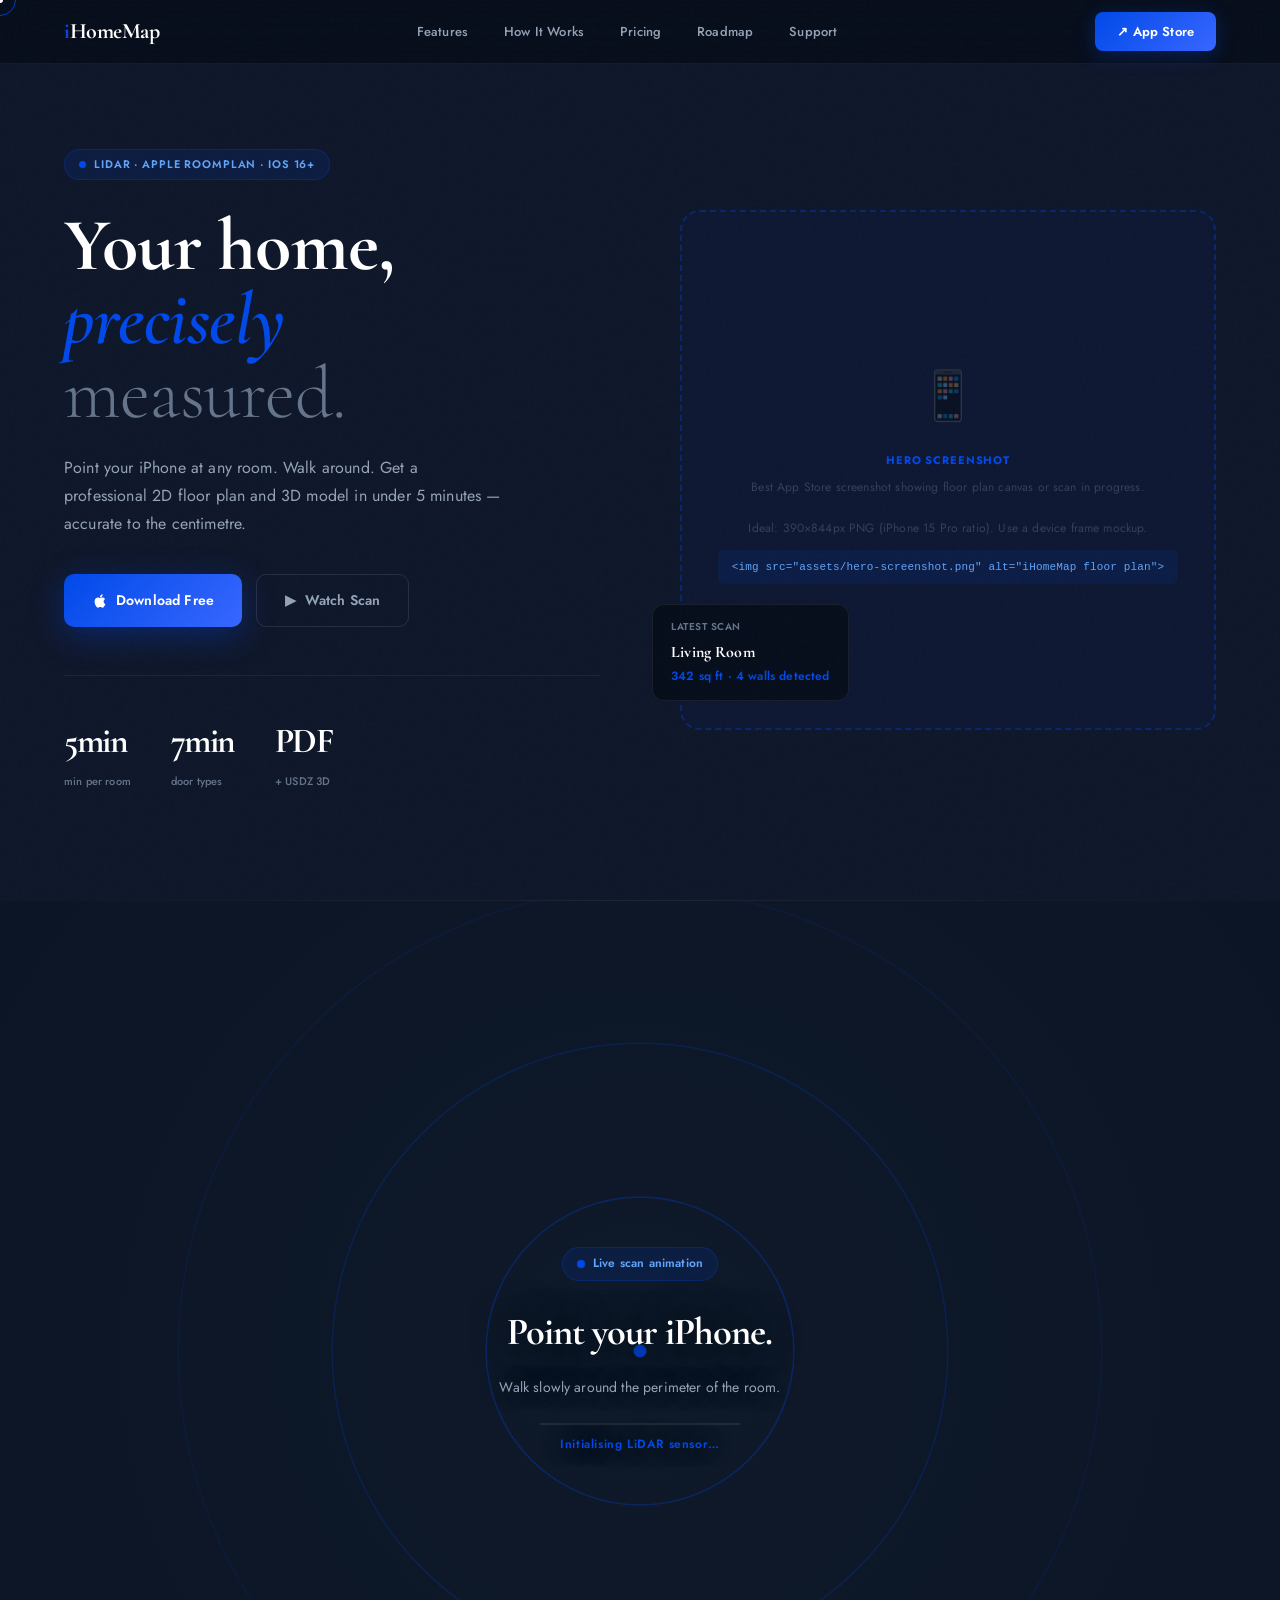
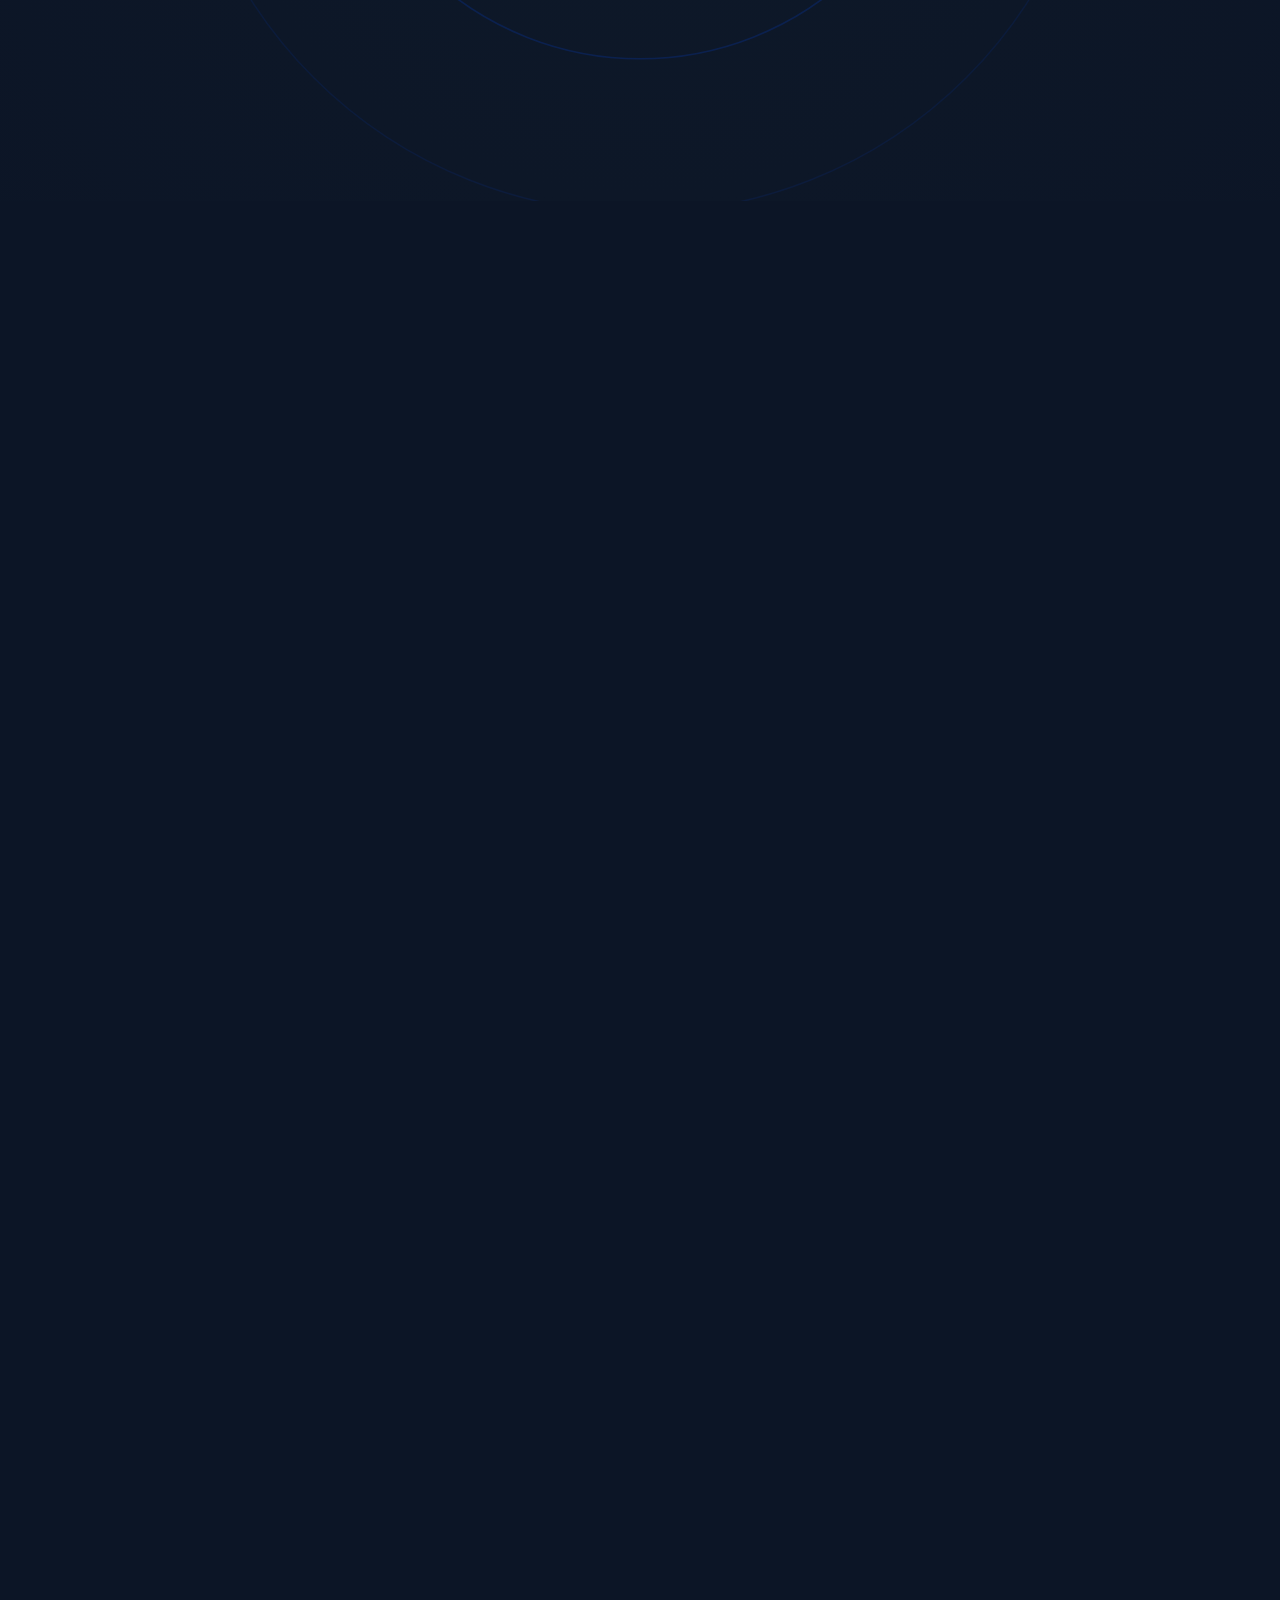
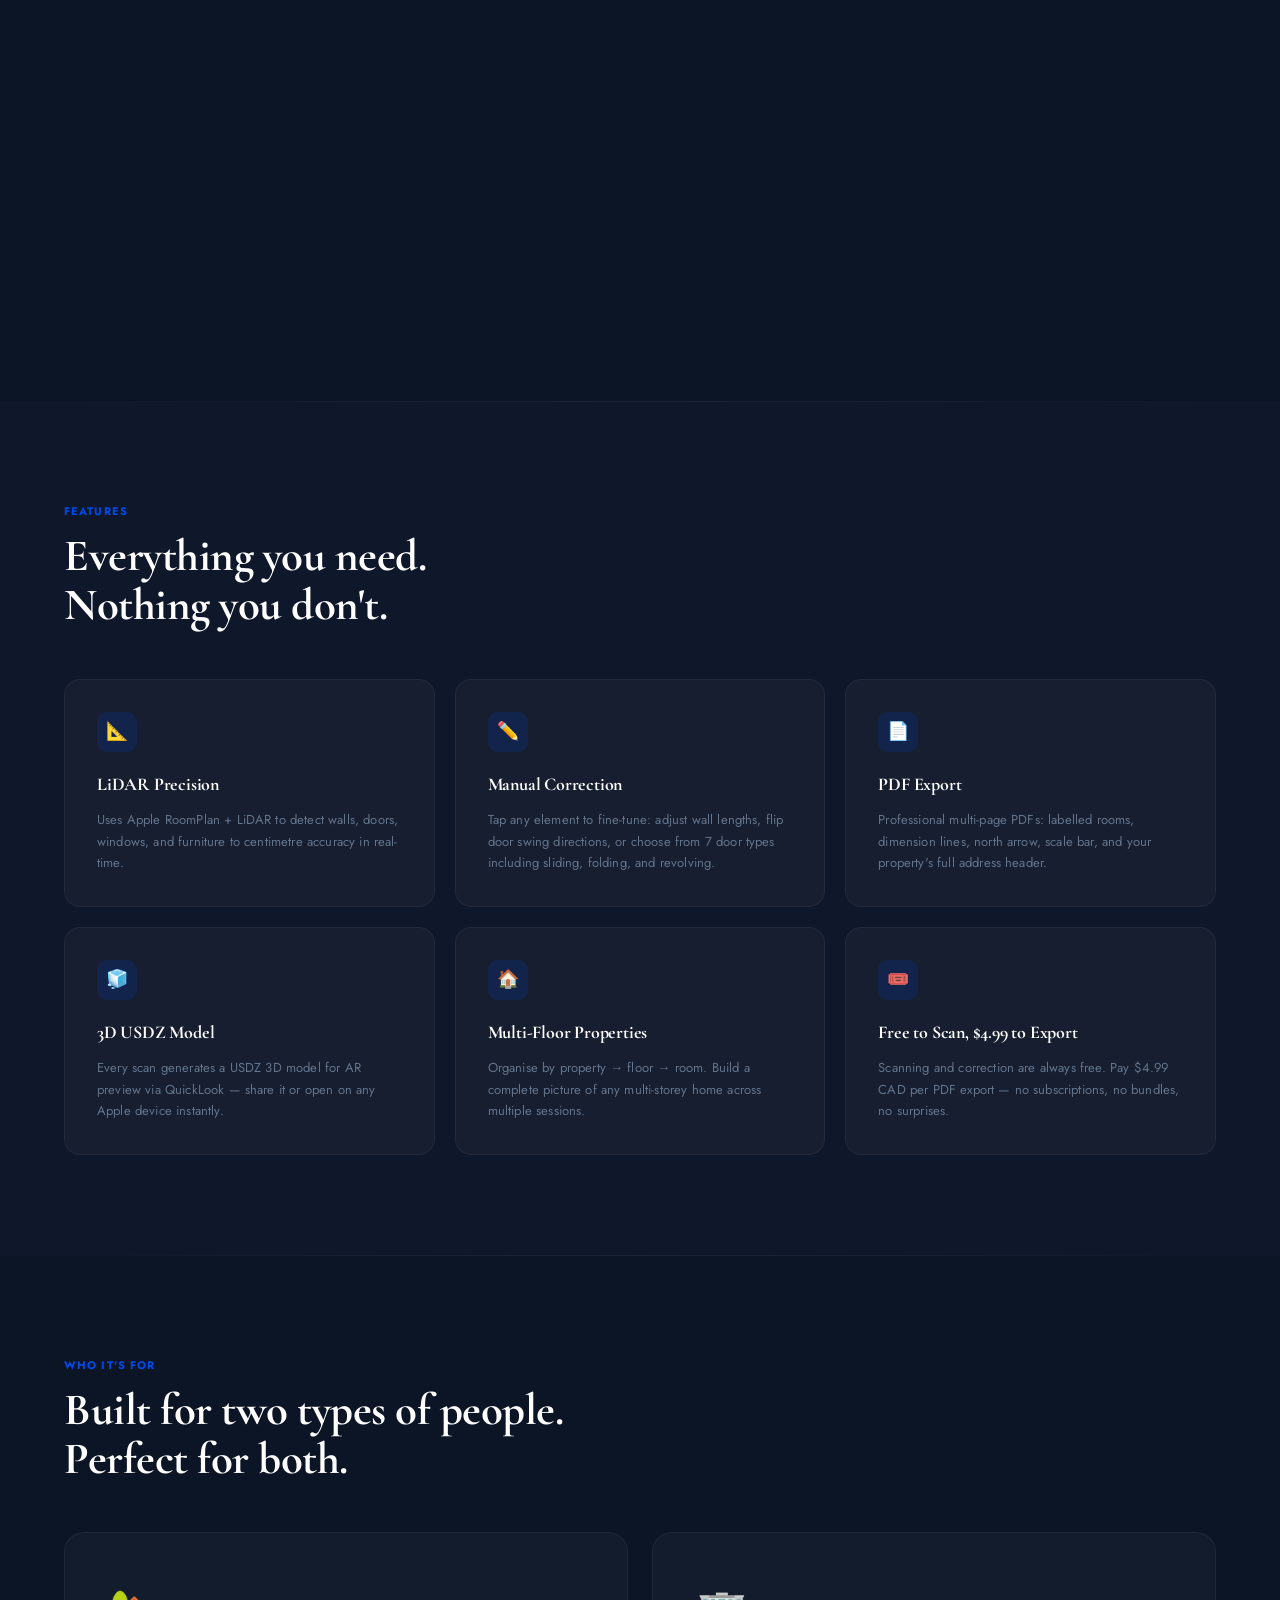
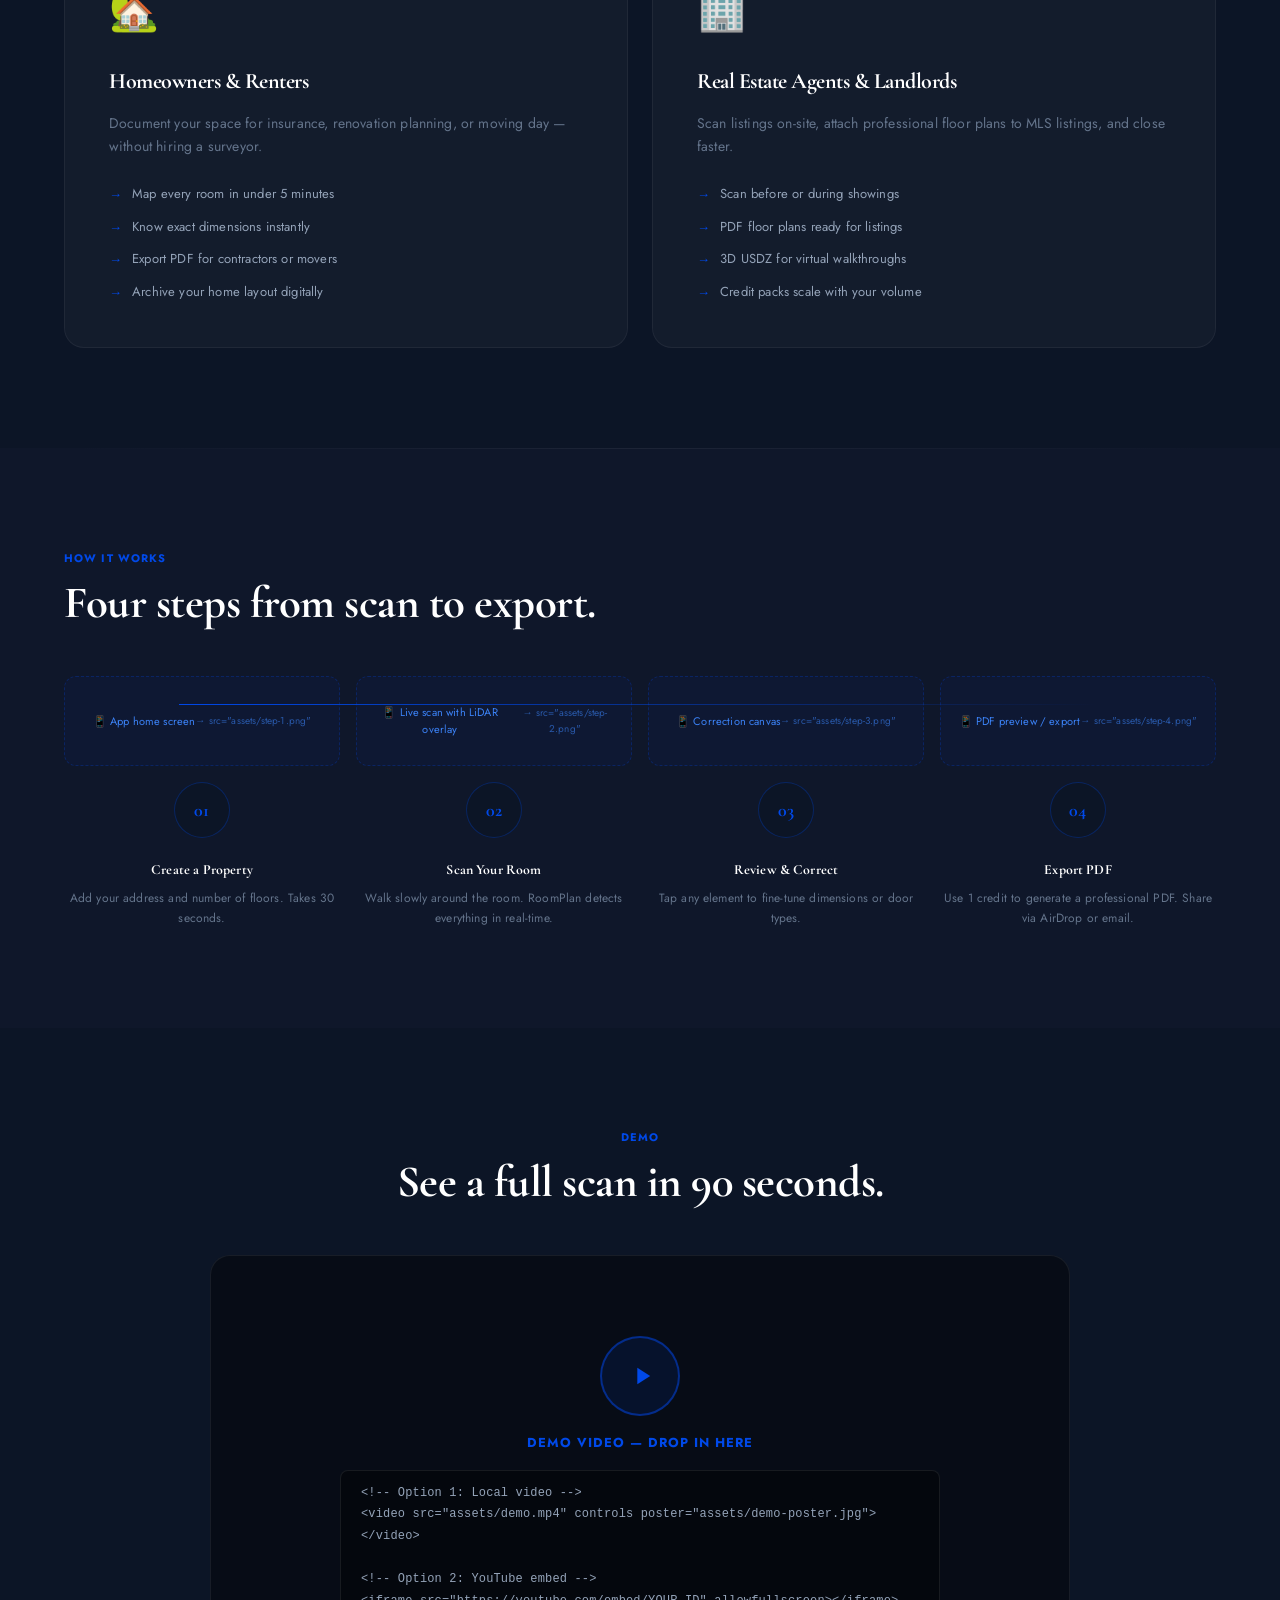
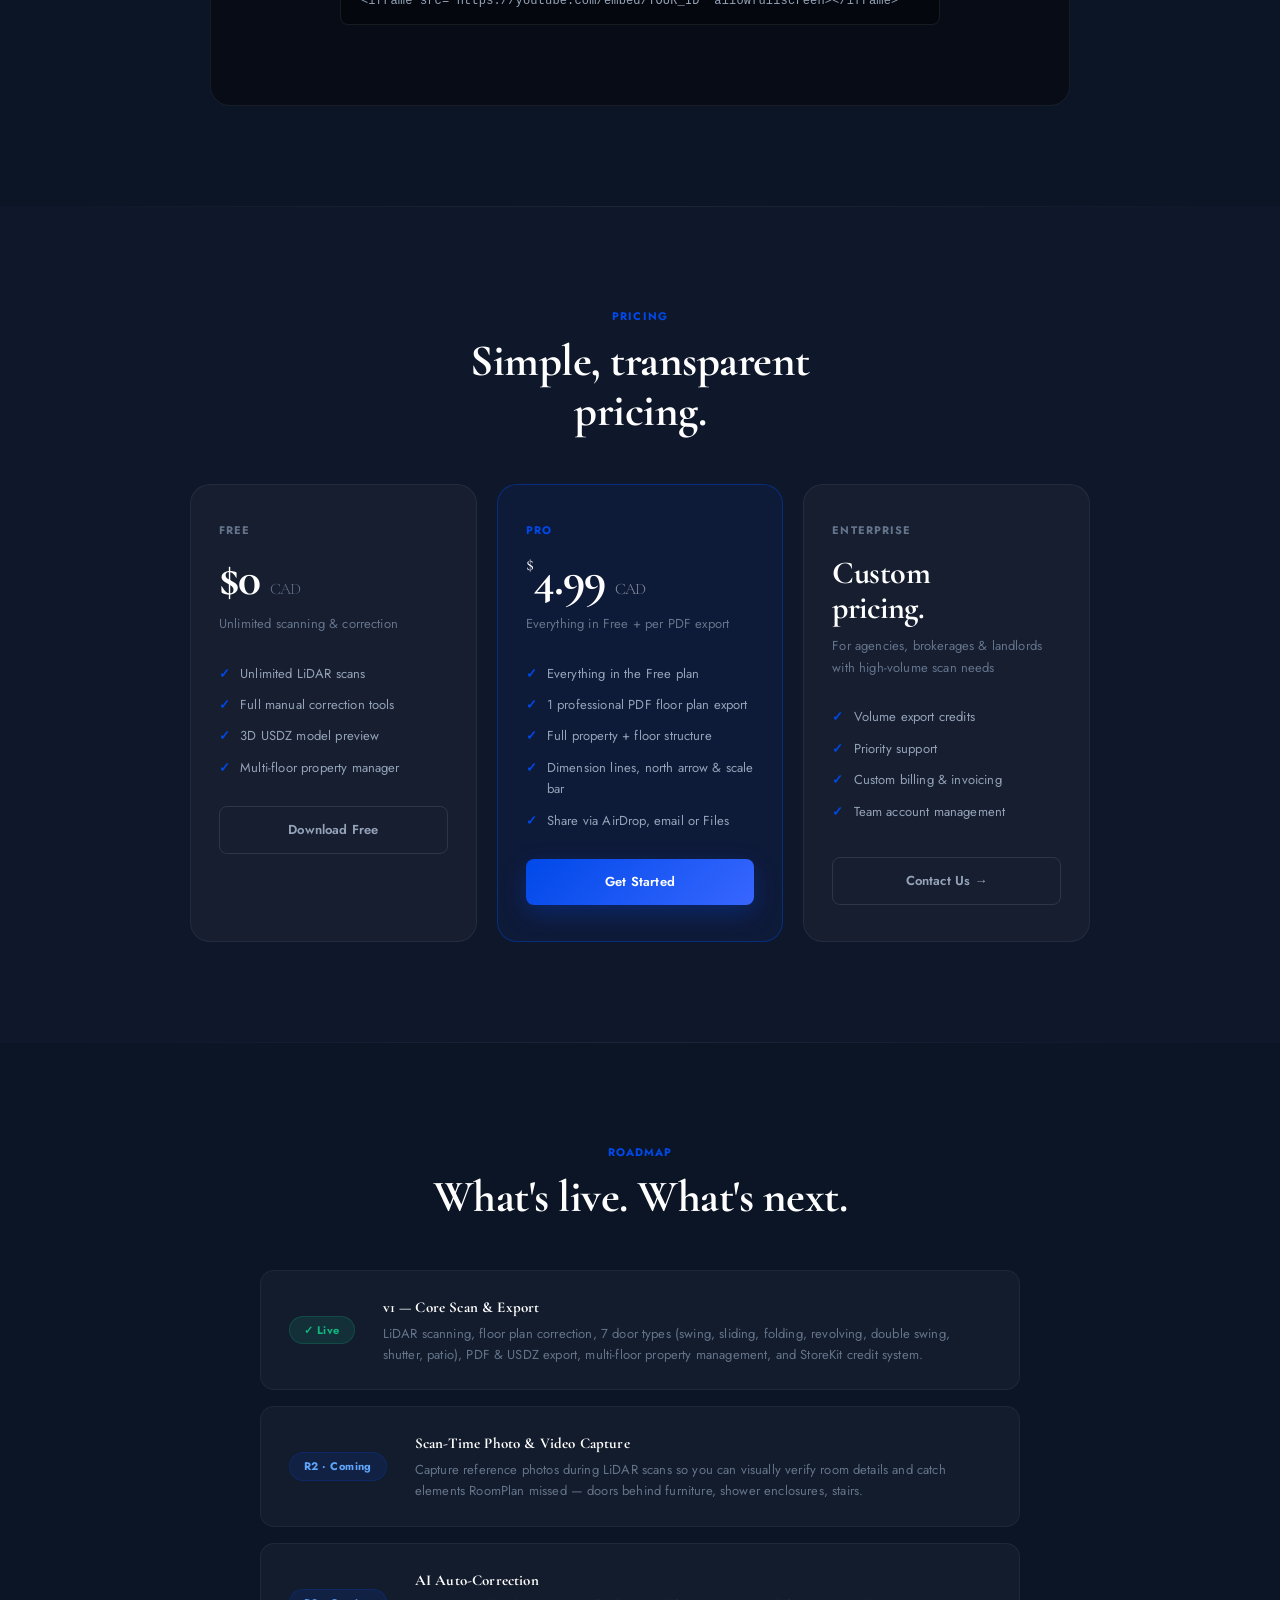
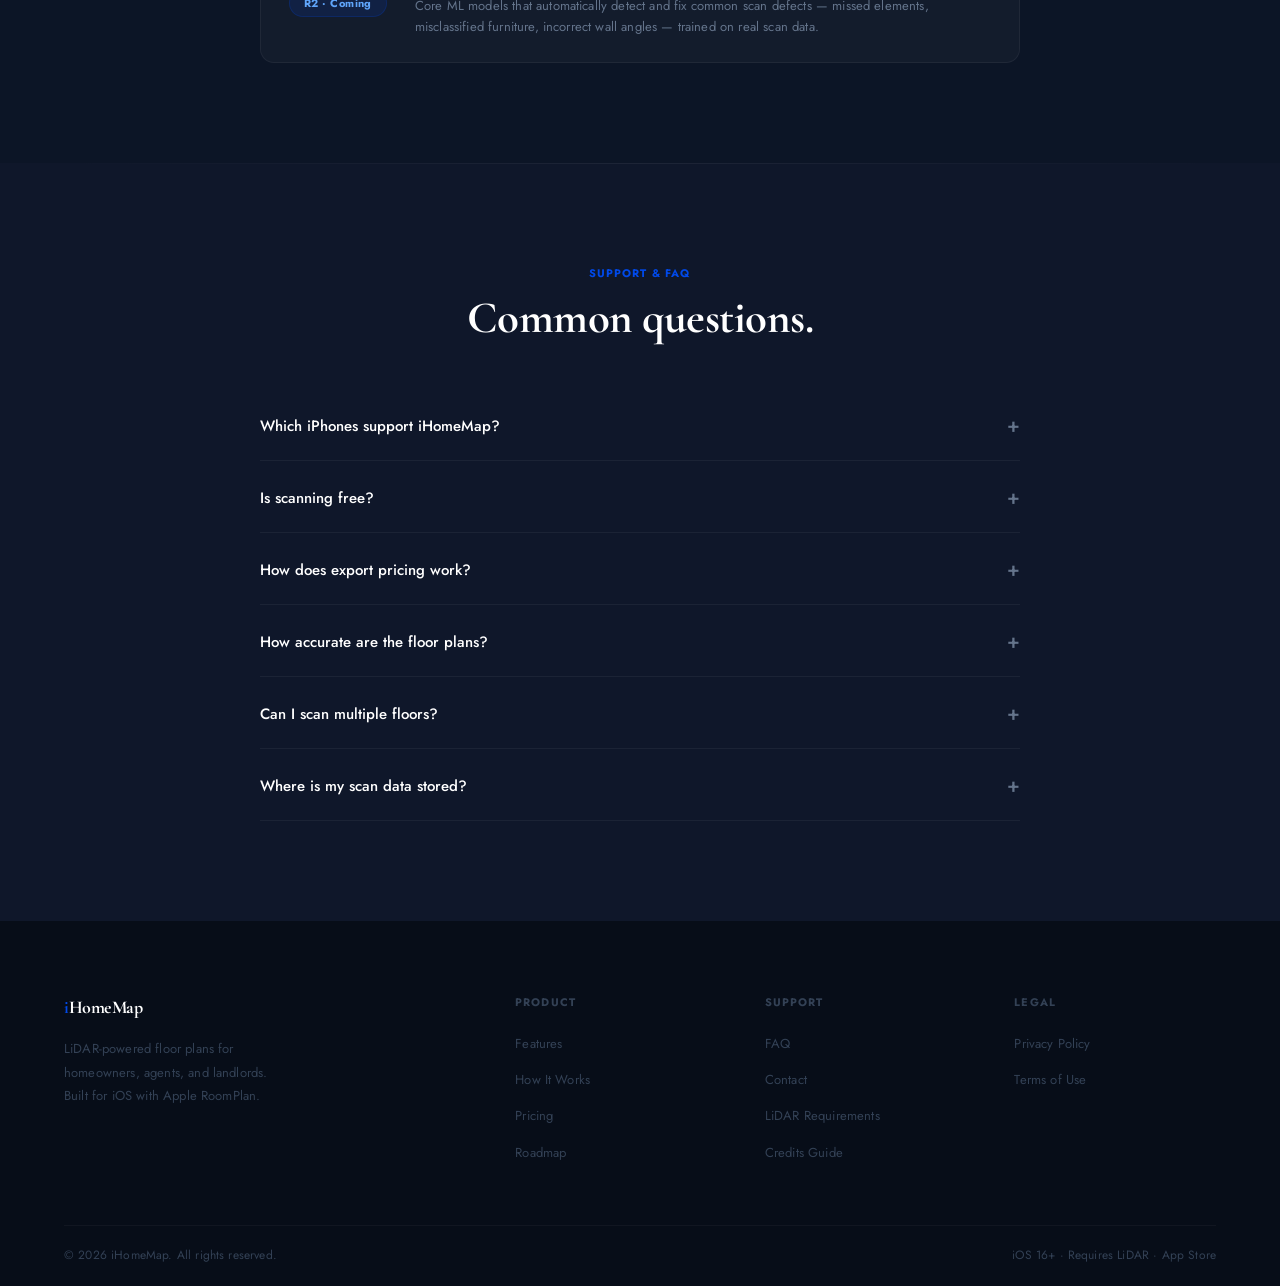
==== index.html @ 47ac2342 "Update App Store links to live listing (id6770341864)" ====
<!DOCTYPE html>
<html lang="en">
<head>
  <meta charset="UTF-8">
  <meta name="viewport" content="width=device-width, initial-scale=1.0">
  <title>iHomeMap — LiDAR Floor Plans for iPhone</title>
  <meta name="description" content="iHomeMap turns your iPhone's LiDAR into professional floor plans in minutes. Scan, correct, export PDF. Free to scan, $4.99 CAD per export.">
  <meta property="og:title" content="iHomeMap — LiDAR Floor Plans">
  <meta property="og:description" content="Point your iPhone at any room. Get a professional 2D floor plan in under 5 minutes.">
  <meta property="og:image" content="assets/og-image.jpg">
  <link rel="preconnect" href="https://fonts.googleapis.com">
  <link href="https://fonts.googleapis.com/css2?family=Cormorant+Garamond:ital,wght@0,300;0,400;0,500;0,600;0,700;1,300;1,400&family=Jost:wght@300;400;500;600;700&display=swap" rel="stylesheet">
  <link rel="stylesheet" href="css/styles.css">
</head>
<body>

<!-- CURSOR -->
<div id="cursor-dot"></div>
<div id="cursor-ring"></div>

<!-- NAV -->
<nav>
  <a class="nav-logo" href="index.html"><b>i</b>HomeMap</a>
  <div class="nav-links">
    <a href="features.html">Features</a>
    <a href="how-it-works.html">How It Works</a>
    <a href="pricing.html">Pricing</a>
    <a href="roadmap.html">Roadmap</a>
    <a href="support.html">Support</a>
  </div>
  <a class="nav-cta" href="https://apps.apple.com/ca/app/ihomemap/id6770341864">↗ App Store</a>
  <div class="nav-progress" id="navProgress"></div>
</nav>

<!-- ══════════════ HERO ══════════════ -->
<section id="hero">
  <canvas id="hero-canvas"></canvas>
  <div class="hero-inner">
    <div>
      <div class="hero-tag">LiDAR · Apple RoomPlan · iOS 16+</div>
      <h1 class="display">Your home,<br><span class="blue">precisely</span><br><span class="dim-word">measured.</span></h1>
      <p class="hero-sub">Point your iPhone at any room. Walk around. Get a professional 2D floor plan and 3D model in under 5 minutes — accurate to the centimetre.</p>
      <div class="hero-ctas">
        <a class="btn btn-p" href="#">
          <svg width="16" height="16" viewBox="0 0 24 24" fill="white"><path d="M18.71 19.5c-.83 1.24-1.71 2.45-3.05 2.47-1.34.03-1.77-.79-3.29-.79-1.53 0-2 .77-3.27.82-1.31.05-2.3-1.32-3.14-2.53C4.25 17 2.94 12.45 4.7 9.39c.87-1.52 2.43-2.48 4.12-2.51 1.28-.02 2.5.87 3.29.87.78 0 2.26-1.07 3.8-.91.65.03 2.47.26 3.64 1.98-.09.06-2.17 1.28-2.15 3.81.03 3.02 2.65 4.03 2.68 4.04-.03.07-.42 1.44-1.38 2.83M13 3.5c.73-.83 1.94-1.46 2.94-1.5.13 1.17-.34 2.35-1.04 3.19-.69.85-1.83 1.51-2.95 1.42-.15-1.15.41-2.35 1.05-3.11z"/></svg>
          Download Free
        </a>
        <a class="btn btn-g" href="#scan-section">▶ &nbsp;Watch Scan</a>
      </div>
      <div class="hero-stats">
        <div class="stat"><div class="num" data-count="5">0</div><div class="lbl">min per room</div></div>
        <div class="stat"><div class="num" data-count="7">0</div><div class="lbl">door types</div></div>
        <div class="stat"><div class="num">PDF</div><div class="lbl">+ USDZ 3D</div></div>
      </div>
    </div>
    <div class="hero-visual">
      <div class="phone-zone">
        <div style="font-size:48px;opacity:0.3;margin-bottom:16px;">📱</div>
        <div class="phone-zone-label">Hero Screenshot</div>
        <div class="phone-zone-hint">Best App Store screenshot showing floor plan canvas or scan in progress.<br><br>Ideal: 390×844px PNG (iPhone 15 Pro ratio). Use a device frame mockup.</div>
        <code>&lt;img src="assets/hero-screenshot.png" alt="iHomeMap floor plan"&gt;</code>
      </div>
      <div class="glass-chip bottom-left">
        <div class="chip-label">Latest scan</div>
        <div class="chip-val">Living Room</div>
        <div class="chip-sub">342 sq ft · 4 walls detected</div>
      </div>
    </div>
  </div>
</section>

<div class="divider"></div>

<!-- ══════════════ SCROLL-DRIVEN SCAN ══════════════ -->
<section id="scan-section">
  <div id="scan-sticky">
    <canvas id="scan-canvas"></canvas>
    <div class="scan-overlay">
      <div class="scan-live-badge">Live scan animation</div>
      <div class="scan-headline" id="scan-headline">Point. Walk. Done.</div>
      <div class="scan-sub" id="scan-sub">Scroll to watch iHomeMap detect your room in real-time</div>
      <div class="scan-progress-bar"><div class="scan-progress-fill" id="scanFill"></div></div>
      <div class="scan-step-label" id="scanStepLabel"></div>
    </div>
  </div>
</section>

<div class="divider"></div>

<!-- ══════════════ FEATURES ══════════════ -->
<section class="section" id="features">
  <div class="section-inner">
    <div class="section-tag reveal">Features</div>
    <div class="section-title reveal reveal-delay-1">Everything you need.<br>Nothing you don't.</div>
    <div class="features-grid">
      <div class="f-card reveal reveal-delay-1"><div class="f-icon">📐</div><h4>LiDAR Precision</h4><p>Uses Apple RoomPlan + LiDAR to detect walls, doors, windows, and furniture to centimetre accuracy in real-time.</p></div>
      <div class="f-card reveal reveal-delay-2"><div class="f-icon">✏️</div><h4>Manual Correction</h4><p>Tap any element to fine-tune: adjust wall lengths, flip door swing directions, or choose from 7 door types including sliding, folding, and revolving.</p></div>
      <div class="f-card reveal reveal-delay-3"><div class="f-icon">📄</div><h4>PDF Export</h4><p>Professional multi-page PDFs: labelled rooms, dimension lines, north arrow, scale bar, and your property's full address header.</p></div>
      <div class="f-card reveal reveal-delay-1"><div class="f-icon">🧊</div><h4>3D USDZ Model</h4><p>Every scan generates a USDZ 3D model for AR preview via QuickLook — share it or open on any Apple device instantly.</p></div>
      <div class="f-card reveal reveal-delay-2"><div class="f-icon">🏠</div><h4>Multi-Floor Properties</h4><p>Organise by property → floor → room. Build a complete picture of any multi-storey home across multiple sessions.</p></div>
      <div class="f-card reveal reveal-delay-3"><div class="f-icon">🎟️</div><h4>Free to Scan, $4.99 to Export</h4><p>Scanning and correction are always free. Pay $4.99 CAD per PDF export — no subscriptions, no bundles, no surprises.</p></div>
    </div>
  </div>
</section>

<div class="divider"></div>

<!-- ══════════════ AUDIENCE ══════════════ -->
<section class="section" style="background:var(--navy2)">
  <div class="section-inner">
    <div class="section-tag reveal">Who It's For</div>
    <div class="section-title reveal reveal-delay-1">Built for two types of people.<br>Perfect for both.</div>
    <div class="audience-grid">
      <div class="a-card reveal reveal-delay-1">
        <span class="a-emoji">🏡</span>
        <h3>Homeowners &amp; Renters</h3>
        <p>Document your space for insurance, renovation planning, or moving day — without hiring a surveyor.</p>
        <ul class="a-list">
          <li>Map every room in under 5 minutes</li>
          <li>Know exact dimensions instantly</li>
          <li>Export PDF for contractors or movers</li>
          <li>Archive your home layout digitally</li>
        </ul>
      </div>
      <div class="a-card reveal reveal-delay-2">
        <span class="a-emoji">🏢</span>
        <h3>Real Estate Agents &amp; Landlords</h3>
        <p>Scan listings on-site, attach professional floor plans to MLS listings, and close faster.</p>
        <ul class="a-list">
          <li>Scan before or during showings</li>
          <li>PDF floor plans ready for listings</li>
          <li>3D USDZ for virtual walkthroughs</li>
          <li>Credit packs scale with your volume</li>
        </ul>
      </div>
    </div>
  </div>
</section>

<div class="divider"></div>

<!-- ══════════════ HOW IT WORKS ══════════════ -->
<section class="section">
  <div class="section-inner">
    <div class="section-tag reveal">How It Works</div>
    <div class="section-title reveal reveal-delay-1">Four steps from scan to export.</div>
    <div class="steps-timeline">
      <div class="step reveal reveal-delay-1">
        <div class="step-asset">📱 App home screen<br><span style="font-size:10px;opacity:0.6">→ src="assets/step-1.png"</span></div>
        <div class="step-num-wrap"><span class="step-num">01</span></div>
        <h4>Create a Property</h4>
        <p>Add your address and number of floors. Takes 30 seconds.</p>
      </div>
      <div class="step reveal reveal-delay-2">
        <div class="step-asset">📱 Live scan with LiDAR overlay<br><span style="font-size:10px;opacity:0.6">→ src="assets/step-2.png"</span></div>
        <div class="step-num-wrap"><span class="step-num">02</span></div>
        <h4>Scan Your Room</h4>
        <p>Walk slowly around the room. RoomPlan detects everything in real-time.</p>
      </div>
      <div class="step reveal reveal-delay-3">
        <div class="step-asset">📱 Correction canvas<br><span style="font-size:10px;opacity:0.6">→ src="assets/step-3.png"</span></div>
        <div class="step-num-wrap"><span class="step-num">03</span></div>
        <h4>Review &amp; Correct</h4>
        <p>Tap any element to fine-tune dimensions or door types.</p>
      </div>
      <div class="step reveal reveal-delay-4">
        <div class="step-asset">📱 PDF preview / export<br><span style="font-size:10px;opacity:0.6">→ src="assets/step-4.png"</span></div>
        <div class="step-num-wrap"><span class="step-num">04</span></div>
        <h4>Export PDF</h4>
        <p>Use 1 credit to generate a professional PDF. Share via AirDrop or email.</p>
      </div>
    </div>
  </div>
</section>

<!-- ══════════════ DEMO VIDEO ══════════════ -->
<section class="video-section">
  <div class="section-inner" style="max-width:900px">
    <div class="section-tag reveal" style="text-align:center">Demo</div>
    <div class="section-title reveal reveal-delay-1" style="text-align:center;max-width:600px;margin-left:auto;margin-right:auto">See a full scan in 90 seconds.</div>
    <div class="video-wrap reveal reveal-delay-2">
      <!--
        ╔══════════════════════════════════════════════════╗
        ║  VIDEO ASSET ZONE                                ║
        ║  Record a 60–90s screen recording:              ║
        ║    1. Create property                           ║
        ║    2. Scan a room (walk around slowly)          ║
        ║    3. Correct one element                       ║
        ║    4. Export → PDF preview                      ║
        ║                                                  ║
        ║  Save as: assets/demo.mp4                        ║
        ║  Poster frame: assets/demo-poster.jpg           ║
        ║                                                  ║
        ║  Replace the div below with:                    ║
        ║  <video src="assets/demo.mp4"                   ║
        ║    controls autoplay muted loop                 ║
        ║    poster="assets/demo-poster.jpg">             ║
        ║  </video>                                        ║
        ║                                                  ║
        ║  OR embed YouTube:                              ║
        ║  <iframe src="https://youtube.com/embed/..."    ║
        ║    allow="autoplay" allowfullscreen></iframe>   ║
        ╚══════════════════════════════════════════════════╝
      -->
      <div class="video-placeholder">
        <div class="play-ring"><svg width="28" height="28" viewBox="0 0 24 24"><path d="M8 5v14l11-7z"/></svg></div>
        <div class="video-asset-label">Demo Video — Drop In Here</div>
        <div class="video-asset-code">
          &lt;!-- Option 1: Local video --&gt;<br>
          &lt;video src="assets/demo.mp4" controls poster="assets/demo-poster.jpg"&gt;&lt;/video&gt;<br><br>
          &lt;!-- Option 2: YouTube embed --&gt;<br>
          &lt;iframe src="https://youtube.com/embed/YOUR_ID" allowfullscreen&gt;&lt;/iframe&gt;
        </div>
      </div>
    </div>
  </div>
</section>

<div class="divider"></div>

<!-- ══════════════ PRICING ══════════════ -->
<section class="section" id="pricing">
  <div class="section-inner">
    <div class="section-tag reveal" style="text-align:center">Pricing</div>
    <div class="section-title reveal reveal-delay-1" style="text-align:center;max-width:500px;margin-left:auto;margin-right:auto">Simple, transparent<br>pricing.</div>
    <div class="pricing-grid reveal reveal-delay-2">
      <div class="p-card">
        <div class="p-tier">Free</div>
        <div class="p-price">$0 <span style="font-size:1rem;font-weight:300;color:var(--muted)">CAD</span></div>
        <div class="p-desc">Unlimited scanning &amp; correction</div>
        <ul class="p-features">
          <li>Unlimited LiDAR scans</li>
          <li>Full manual correction tools</li>
          <li>3D USDZ model preview</li>
          <li>Multi-floor property manager</li>
        </ul>
        <a href="#" class="p-cta">Download Free</a>
      </div>
      <div class="p-card featured">
        <div class="p-tier">Pro</div>
        <div class="p-price"><sup>$</sup>4.99 <span style="font-size:1rem;font-weight:300;color:rgba(255,255,255,0.5)">CAD</span></div>
        <div class="p-desc">Everything in Free + per PDF export</div>
        <ul class="p-features">
          <li>Everything in the Free plan</li>
          <li>1 professional PDF floor plan export</li>
          <li>Full property + floor structure</li>
          <li>Dimension lines, north arrow &amp; scale bar</li>
          <li>Share via AirDrop, email or Files</li>
        </ul>
        <a href="#" class="p-cta">Get Started</a>
      </div>
      <div class="p-card" style="display:flex;flex-direction:column;justify-content:space-between">
        <div>
          <div class="p-tier">Enterprise</div>
          <div style="font-family:'Cormorant Garamond',serif;font-size:2rem;font-weight:700;color:#fff;margin-bottom:10px;letter-spacing:-0.5px;line-height:1.1">Custom<br>pricing.</div>
          <div class="p-desc">For agencies, brokerages &amp; landlords with high-volume scan needs</div>
          <ul class="p-features">
            <li>Volume export credits</li>
            <li>Priority support</li>
            <li>Custom billing &amp; invoicing</li>
            <li>Team account management</li>
          </ul>
        </div>
        <a href="mailto:hello@ihomemap.com" class="p-cta" style="margin-top:28px">Contact Us →</a>
      </div>
    </div>
  </div>
</section>

<div class="divider"></div>

<!-- ══════════════ ROADMAP ══════════════ -->
<section class="section" id="roadmap" style="background:var(--navy2)">
  <div class="section-inner">
    <div class="section-tag reveal" style="text-align:center">Roadmap</div>
    <div class="section-title reveal reveal-delay-1" style="text-align:center">What's live. What's next.</div>
    <div class="roadmap-list">
      <div class="rm-item reveal reveal-delay-1">
        <div class="rm-badge badge-live">✓ Live</div>
        <div>
          <h4>v1 — Core Scan &amp; Export</h4>
          <p>LiDAR scanning, floor plan correction, 7 door types (swing, sliding, folding, revolving, double swing, shutter, patio), PDF &amp; USDZ export, multi-floor property management, and StoreKit credit system.</p>
        </div>
      </div>
      <div class="rm-item reveal reveal-delay-2">
        <div class="rm-badge badge-r2">R2 · Coming</div>
        <div>
          <h4>Scan-Time Photo &amp; Video Capture</h4>
          <p>Capture reference photos during LiDAR scans so you can visually verify room details and catch elements RoomPlan missed — doors behind furniture, shower enclosures, stairs.</p>
        </div>
      </div>
      <div class="rm-item reveal reveal-delay-3">
        <div class="rm-badge badge-r2">R2 · Coming</div>
        <div>
          <h4>AI Auto-Correction</h4>
          <p>Core ML models that automatically detect and fix common scan defects — missed elements, misclassified furniture, incorrect wall angles — trained on real scan data.</p>
        </div>
      </div>
    </div>
  </div>
</section>

<div class="divider"></div>

<!-- ══════════════ FAQ ══════════════ -->
<section class="section" id="faq">
  <div class="section-inner">
    <div class="section-tag reveal" style="text-align:center">Support &amp; FAQ</div>
    <div class="section-title reveal reveal-delay-1" style="text-align:center">Common questions.</div>
    <div class="faq-list">
      <div class="faq-item">
        <button class="faq-q">Which iPhones support iHomeMap? <span class="faq-icon">+</span></button>
        <div class="faq-a"><div class="faq-a-inner">iHomeMap requires an iPhone or iPad with a LiDAR Scanner running iOS 16 or later. LiDAR is available on: iPhone 12 Pro, 13 Pro, 14 Pro, 15 Pro (all variants), iPad Pro (2020 and later). Standard iPhone models do not have LiDAR and are not supported for scanning.</div></div>
      </div>
      <div class="faq-item">
        <button class="faq-q">Is scanning free? <span class="faq-icon">+</span></button>
        <div class="faq-a"><div class="faq-a-inner">Yes — scanning and manual correction are completely free with no limits. Credits are only required when you export a floor plan as a PDF. The 3D USDZ model preview inside the app is always free.</div></div>
      </div>
      <div class="faq-item">
        <button class="faq-q">How does export pricing work? <span class="faq-icon">+</span></button>
        <div class="faq-a"><div class="faq-a-inner">Each PDF export costs $4.99 CAD, purchased directly through the App Store as an in-app purchase. There are no subscriptions or bundles — you pay per export, only when you need one. For high-volume needs, contact us about enterprise pricing.</div></div>
      </div>
      <div class="faq-item">
        <button class="faq-q">How accurate are the floor plans? <span class="faq-icon">+</span></button>
        <div class="faq-a"><div class="faq-a-inner">iHomeMap uses Apple's RoomPlan framework which is accurate to within a few centimetres on most surfaces. Accuracy can be reduced by highly reflective surfaces (mirrors, glass), very dark rooms, or rooms smaller than ~2m × 2m. The manual correction tools let you fine-tune any measurement after scanning.</div></div>
      </div>
      <div class="faq-item">
        <button class="faq-q">Can I scan multiple floors? <span class="faq-icon">+</span></button>
        <div class="faq-a"><div class="faq-a-inner">Yes. Create a property, add as many floors as needed, then scan each room within each floor. Each floor's scans are combined into a single PDF export. You use one credit per floor-level PDF export.</div></div>
      </div>
      <div class="faq-item">
        <button class="faq-q">Where is my scan data stored? <span class="faq-icon">+</span></button>
        <div class="faq-a"><div class="faq-a-inner">All scan data is stored locally on your device using iOS secure storage. Nothing is uploaded to external servers. Your floor plan data stays private on your phone.</div></div>
      </div>
    </div>
  </div>
</section>

<!-- ══════════════ FOOTER ══════════════ -->
<footer>
  <div class="footer-grid">
    <div class="footer-brand">
      <a href="#" class="logo"><b>i</b>HomeMap</a>
      <p>LiDAR-powered floor plans for homeowners, agents, and landlords. Built for iOS with Apple RoomPlan.</p>
    </div>
    <div>
      <h5>Product</h5>
      <ul>
        <li><a href="features.html">Features</a></li>
        <li><a href="how-it-works.html">How It Works</a></li>
        <li><a href="pricing.html">Pricing</a></li>
        <li><a href="roadmap.html">Roadmap</a></li>
      </ul>
    </div>
    <div>
      <h5>Support</h5>
      <ul>
        <li><a href="support.html">FAQ</a></li>
        <li><a href="mailto:support@ihomemap.com">Contact</a></li>
        <li><a href="support.html">LiDAR Requirements</a></li>
        <li><a href="pricing.html">Credits Guide</a></li>
      </ul>
    </div>
    <div>
      <h5>Legal</h5>
      <ul>
        <li><a href="privacy.html">Privacy Policy</a></li>
        <li><a href="terms.html">Terms of Use</a></li>
      </ul>
    </div>
  </div>
  <div class="footer-bottom">
    <span>© 2026 iHomeMap. All rights reserved.</span>
    <span>iOS 16+ · Requires LiDAR · App Store</span>
  </div>
</footer>

<script src="js/main.js"></script>
<script src="js/hero-canvas.js"></script>
<script src="js/scan-animation.js"></script>
</body>
</html>
---- css/styles.css ----
:root {
  --blue: #0049e9;
  --blue2: #3866ff;
  --navy: #0f172a;
  --navy2: #0c1526;
  --navy3: #070d18;
  --slate: #1e293b;
  --muted: #64748b;
  --dim: #334155;
  --text: #e2e8f0;
  --textsoft: #94a3b8;
  --surface: rgba(255,255,255,0.03);
  --surface2: rgba(255,255,255,0.06);
  --glass: rgba(15,23,42,0.75);
}
*,*::before,*::after{margin:0;padding:0;box-sizing:border-box}
html{scroll-behavior:smooth;cursor:none}
body{background:var(--navy);color:var(--text);font-family:'Jost',sans-serif;overflow-x:hidden;line-height:1.65;font-feature-settings:"cv01","cv02";letter-spacing:0.01em}

/* ── CUSTOM CURSOR ── */
#cursor{position:fixed;pointer-events:none;z-index:9999;mix-blend-mode:difference;transition:transform 0.15s ease}
#cursor-ring{width:32px;height:32px;border:1.5px solid rgba(0,73,233,0.8);border-radius:50%;position:fixed;pointer-events:none;z-index:9998;transition:transform 0.08s ease,width 0.2s,height 0.2s,border-radius 0.2s}
#cursor-dot{width:6px;height:6px;background:#fff;border-radius:50%;position:fixed;pointer-events:none;z-index:9999;transform:translate(-50%,-50%)}
body.cursor-hover #cursor-ring{transform:translate(-50%,-50%) scale(1.8);border-color:var(--blue)}

/* ── SCROLLBAR ── */
::-webkit-scrollbar{width:3px}
::-webkit-scrollbar-track{background:var(--navy3)}
::-webkit-scrollbar-thumb{background:var(--blue);border-radius:2px}

/* ── NAV ── */
nav{position:fixed;top:0;left:0;right:0;z-index:100;height:64px;display:flex;align-items:center;justify-content:space-between;padding:0 5vw;background:rgba(7,13,24,0.8);backdrop-filter:blur(24px);-webkit-backdrop-filter:blur(24px);border-bottom:1px solid rgba(255,255,255,0.05)}
.nav-logo{font-family:'Cormorant Garamond',serif;font-size:22px;font-weight:700;color:#fff;letter-spacing:-0.5px;text-decoration:none}
.nav-logo b{color:var(--blue)}
.nav-links{display:flex;gap:36px}
.nav-links a{color:var(--textsoft);font-size:13px;font-weight:500;text-decoration:none;transition:color 0.2s;cursor:none}
.nav-links a:hover{color:#fff}
.nav-progress{position:absolute;bottom:0;left:0;height:2px;background:linear-gradient(90deg,var(--blue),var(--blue2));width:0%;transition:width 0.1s linear}
.nav-cta{background:linear-gradient(135deg,var(--blue),var(--blue2));color:#fff;padding:9px 22px;border-radius:8px;font-size:13px;font-weight:600;text-decoration:none;cursor:none;box-shadow:0 4px 20px rgba(0,73,233,0.3);transition:transform 0.2s,box-shadow 0.2s}
.nav-cta:hover{transform:translateY(-1px);box-shadow:0 8px 32px rgba(0,73,233,0.45)}

/* ── HERO ── */
#hero{min-height:100vh;display:flex;align-items:center;padding:100px 5vw 60px;position:relative;overflow:hidden}
#hero-canvas{position:absolute;inset:0;opacity:0.18;pointer-events:none}
.hero-inner{max-width:1200px;margin:0 auto;width:100%;display:grid;grid-template-columns:1fr 1fr;gap:80px;align-items:center;position:relative;z-index:2}
.hero-tag{display:inline-flex;align-items:center;gap:8px;background:rgba(0,73,233,0.12);border:1px solid rgba(0,73,233,0.25);padding:5px 14px;border-radius:24px;font-size:11px;font-weight:600;color:#60a5fa;letter-spacing:0.08em;text-transform:uppercase;margin-bottom:28px;opacity:0;animation:fadeUp 0.7s 0.2s ease forwards}
.hero-tag::before{content:'';width:7px;height:7px;background:var(--blue);border-radius:50%;animation:pulse 2s infinite}
@keyframes pulse{0%,100%{opacity:1;transform:scale(1)}50%{opacity:0.5;transform:scale(0.8)}}
h1.display{font-family:'Cormorant Garamond',serif;font-size:clamp(3.2rem,5.8vw,5.6rem);font-weight:700;line-height:1.0;letter-spacing:-0.5px;color:#fff;opacity:0;animation:fadeUp 0.8s 0.4s ease forwards}
h1.display .blue{color:var(--blue);font-style:italic;font-weight:600;letter-spacing:-0.5px}
h1.display .dim-word{color:var(--muted);font-weight:300}
.hero-sub{font-size:16px;color:var(--textsoft);line-height:1.75;margin:24px 0 36px;max-width:440px;opacity:0;animation:fadeUp 0.8s 0.6s ease forwards}
.hero-ctas{display:flex;gap:14px;flex-wrap:wrap;opacity:0;animation:fadeUp 0.8s 0.8s ease forwards}
.btn{display:inline-flex;align-items:center;gap:8px;padding:14px 28px;border-radius:10px;font-size:14px;font-weight:600;text-decoration:none;cursor:none;transition:all 0.2s;position:relative;overflow:hidden}
.btn::after{content:'';position:absolute;inset:0;background:rgba(255,255,255,0.07);opacity:0;transition:opacity 0.2s}
.btn:hover::after{opacity:1}
.btn-p{background:linear-gradient(135deg,var(--blue),var(--blue2));color:#fff;box-shadow:0 8px 32px rgba(0,73,233,0.35)}
.btn-p:hover{transform:translateY(-2px);box-shadow:0 12px 40px rgba(0,73,233,0.5)}
.btn-g{color:var(--textsoft);border:1px solid rgba(255,255,255,0.1)}
.btn-g:hover{color:#fff;border-color:rgba(255,255,255,0.2)}
.hero-stats{display:flex;gap:40px;margin-top:48px;padding-top:36px;border-top:1px solid rgba(255,255,255,0.06);opacity:0;animation:fadeUp 0.8s 1s ease forwards}
.stat .num{font-family:'Cormorant Garamond',serif;font-size:2.2rem;font-weight:800;color:#fff;letter-spacing:-1.5px}
.stat .lbl{font-size:11px;color:var(--muted);font-weight:500;margin-top:2px}

/* hero visual */
.hero-visual{position:relative}
.phone-zone{background:rgba(0,73,233,0.05);border:2px dashed rgba(0,73,233,0.3);border-radius:20px;min-height:520px;display:flex;flex-direction:column;align-items:center;justify-content:center;text-align:center;padding:32px;position:relative}
.phone-zone-label{font-size:11px;font-weight:700;color:var(--blue);text-transform:uppercase;letter-spacing:0.08em;margin-bottom:8px}
.phone-zone-hint{font-size:12px;color:var(--dim);line-height:1.7}
.phone-zone code{display:block;margin-top:12px;background:rgba(0,73,233,0.1);padding:8px 14px;border-radius:6px;font-size:11px;color:#60a5fa;font-family:monospace}
.glass-chip{position:absolute;background:rgba(7,13,24,0.82);backdrop-filter:blur(16px);border:1px solid rgba(255,255,255,0.07);border-radius:12px;padding:14px 18px}
.glass-chip.bottom-left{bottom:28px;left:-28px}
.chip-label{font-size:10px;color:var(--muted);font-weight:600;text-transform:uppercase;letter-spacing:0.05em;margin-bottom:4px}
.chip-val{font-family:'Cormorant Garamond',serif;font-size:16px;font-weight:700;color:#fff}
.chip-sub{font-size:12px;color:var(--blue);font-weight:600;margin-top:1px}

@keyframes fadeUp{from{opacity:0;transform:translateY(24px)}to{opacity:1;transform:translateY(0)}}

/* ── REVEAL ── */
.reveal{opacity:0;transform:translateY(32px);transition:opacity 0.7s ease,transform 0.7s ease}
.reveal.visible{opacity:1;transform:translateY(0)}
.reveal-delay-1{transition-delay:0.1s}
.reveal-delay-2{transition-delay:0.2s}
.reveal-delay-3{transition-delay:0.3s}
.reveal-delay-4{transition-delay:0.4s}

/* ── DIVIDER ── */
.divider{height:1px;background:linear-gradient(90deg,transparent,rgba(255,255,255,0.06),transparent);margin:0 5vw}

/* ── SECTIONS ── */
.section{padding:100px 5vw}
.section-inner{max-width:1200px;margin:0 auto}
.section-tag{font-size:11px;font-weight:700;color:var(--blue);text-transform:uppercase;letter-spacing:0.1em;margin-bottom:12px}
.section-title{font-family:'Cormorant Garamond',serif;font-size:clamp(2rem,3.5vw,3rem);font-weight:800;color:#fff;letter-spacing:-0.5px;line-height:1.1;margin-bottom:48px}

/* ── SCROLL SCAN SECTION ── */
#scan-section{position:relative;height:300vh;background:var(--navy2)}
#scan-sticky{position:sticky;top:0;height:100vh;overflow:hidden;display:flex;align-items:center;justify-content:center}
#scan-canvas{position:absolute;inset:0;width:100%;height:100%}
.scan-overlay{position:relative;z-index:2;text-align:center;pointer-events:none}
.scan-headline{font-family:'Cormorant Garamond',serif;font-size:clamp(1.8rem,3vw,2.6rem);font-weight:800;color:#fff;letter-spacing:-1px;margin-bottom:12px;text-shadow:0 0 40px rgba(0,0,0,0.8)}
.scan-sub{font-size:14px;color:var(--textsoft);max-width:400px;margin:0 auto;text-shadow:0 0 20px rgba(0,0,0,0.9)}
.scan-progress-bar{width:200px;height:2px;background:rgba(255,255,255,0.08);border-radius:2px;margin:24px auto 0;overflow:hidden}
.scan-progress-fill{height:100%;background:linear-gradient(90deg,var(--blue),var(--blue2));width:0%;transition:width 0.05s linear;border-radius:2px}
.scan-step-label{font-size:12px;color:var(--blue);font-weight:600;margin-top:10px;letter-spacing:0.05em;min-height:20px;text-shadow:0 0 20px rgba(0,0,0,0.9)}

/* ── FEATURES ── */
.features-grid{display:grid;grid-template-columns:repeat(3,1fr);gap:20px}
.f-card{background:var(--surface);border:1px solid rgba(255,255,255,0.05);border-radius:16px;padding:32px;transition:border-color 0.3s,transform 0.3s,background 0.3s;cursor:default}
.f-card:hover{border-color:rgba(0,73,233,0.3);transform:translateY(-4px);background:rgba(0,73,233,0.05)}
.f-icon{width:40px;height:40px;border-radius:10px;background:rgba(0,73,233,0.15);display:flex;align-items:center;justify-content:center;font-size:18px;margin-bottom:18px}
.f-card h4{font-family:'Cormorant Garamond',serif;font-size:18px;font-weight:700;color:#fff;margin-bottom:10px;letter-spacing:-0.2px}
.f-card p{font-size:13px;color:var(--muted);line-height:1.65}

/* ── AUDIENCE ── */
.audience-grid{display:grid;grid-template-columns:1fr 1fr;gap:24px}
.a-card{background:var(--surface);border:1px solid rgba(255,255,255,0.05);border-radius:20px;padding:44px;transition:border-color 0.3s}
.a-card:hover{border-color:rgba(0,73,233,0.25)}
.a-emoji{font-size:40px;margin-bottom:20px;display:block}
.a-card h3{font-family:'Cormorant Garamond',serif;font-size:22px;font-weight:700;color:#fff;margin-bottom:12px;letter-spacing:-0.5px}
.a-card p{font-size:14px;color:var(--muted);line-height:1.7;margin-bottom:24px}
.a-list{list-style:none;display:flex;flex-direction:column;gap:10px}
.a-list li{font-size:13px;color:var(--textsoft);display:flex;align-items:flex-start;gap:10px}
.a-list li::before{content:'→';color:var(--blue);font-weight:700;flex-shrink:0;margin-top:1px}

/* ── HOW IT WORKS ── */
.steps-timeline{display:grid;grid-template-columns:repeat(4,1fr);gap:16px;position:relative}
.steps-timeline::before{content:'';position:absolute;top:28px;left:10%;right:10%;height:1px;background:linear-gradient(90deg,var(--blue),transparent);z-index:0}
.step{position:relative;z-index:1;text-align:center}
.step-num-wrap{width:56px;height:56px;border-radius:50%;border:1px solid rgba(0,73,233,0.3);background:var(--navy2);display:flex;align-items:center;justify-content:center;margin:0 auto 20px;transition:background 0.3s,border-color 0.3s}
.step:hover .step-num-wrap{background:rgba(0,73,233,0.15);border-color:var(--blue)}
.step-num{font-family:'Cormorant Garamond',serif;font-size:18px;font-weight:800;color:var(--blue)}
.step-asset{background:rgba(0,73,233,0.05);border:1px dashed rgba(0,73,233,0.25);border-radius:12px;padding:24px 12px;font-size:11px;color:#3b82f6;margin:0 0 16px;min-height:90px;display:flex;align-items:center;justify-content:center;text-align:center;line-height:1.6}
.step h4{font-family:'Cormorant Garamond',serif;font-size:14px;font-weight:700;color:#fff;margin-bottom:8px}
.step p{font-size:12px;color:var(--muted);line-height:1.6}

/* ── VIDEO SECTION ── */
.video-section{padding:100px 5vw;background:var(--navy2);text-align:center}
.video-wrap{position:relative;max-width:860px;margin:48px auto 0;border-radius:20px;overflow:hidden;background:rgba(0,0,0,0.4);border:1px solid rgba(255,255,255,0.07)}
.video-placeholder{padding:80px 40px;display:flex;flex-direction:column;align-items:center;gap:16px}
.play-ring{width:80px;height:80px;border-radius:50%;border:2px solid rgba(0,73,233,0.5);display:flex;align-items:center;justify-content:center;cursor:none;transition:all 0.3s;background:rgba(0,73,233,0.1)}
.play-ring:hover{background:rgba(0,73,233,0.25);border-color:var(--blue);transform:scale(1.05)}
.play-ring svg{fill:var(--blue);margin-left:4px}
.video-asset-label{font-size:13px;font-weight:700;color:var(--blue);text-transform:uppercase;letter-spacing:0.08em}
.video-asset-code{background:rgba(0,0,0,0.4);border:1px solid rgba(255,255,255,0.08);border-radius:8px;padding:12px 20px;font-family:monospace;font-size:12px;color:var(--textsoft);max-width:600px;text-align:left;line-height:1.8}
/* real video styles */
.video-wrap video{width:100%;display:block;border-radius:20px}

/* ── PRICING ── */
.pricing-grid{display:grid;grid-template-columns:repeat(3,1fr);gap:20px;max-width:900px;margin:0 auto}
.p-card{background:var(--surface);border:1px solid rgba(255,255,255,0.06);border-radius:20px;padding:36px 28px;transition:border-color 0.3s,transform 0.3s}
.p-card:hover{transform:translateY(-4px)}
.p-card.featured{border-color:rgba(0,73,233,0.4);background:rgba(0,73,233,0.07)}
.p-tier{font-size:11px;font-weight:700;text-transform:uppercase;letter-spacing:0.1em;color:var(--muted);margin-bottom:16px}
.p-card.featured .p-tier{color:var(--blue)}
.p-price{font-family:'Cormorant Garamond',serif;font-size:3rem;font-weight:800;color:#fff;letter-spacing:-1px;line-height:1}
.p-price sup{font-size:1.2rem;vertical-align:top;margin-top:8px;font-weight:400}
.p-desc{font-size:13px;color:var(--muted);margin:10px 0 28px}
.p-features{list-style:none;display:flex;flex-direction:column;gap:10px}
.p-features li{font-size:13px;color:var(--textsoft);display:flex;gap:10px;align-items:flex-start}
.p-features li::before{content:'✓';color:var(--blue);font-weight:700;flex-shrink:0}
.p-cta{display:block;text-align:center;margin-top:28px;padding:12px;border-radius:8px;font-size:13px;font-weight:600;text-decoration:none;transition:all 0.2s;cursor:none}
.p-card:not(.featured) .p-cta{border:1px solid rgba(255,255,255,0.1);color:var(--textsoft)}
.p-card:not(.featured) .p-cta:hover{border-color:rgba(255,255,255,0.25);color:#fff}
.p-card.featured .p-cta{background:linear-gradient(135deg,var(--blue),var(--blue2));color:#fff;box-shadow:0 8px 24px rgba(0,73,233,0.3)}

/* ── ROADMAP ── */
.roadmap-list{display:flex;flex-direction:column;gap:16px;max-width:760px;margin:0 auto}
.rm-item{display:flex;align-items:center;gap:28px;background:var(--surface);border:1px solid rgba(255,255,255,0.05);border-radius:14px;padding:24px 28px;transition:border-color 0.3s,transform 0.2s}
.rm-item:hover{border-color:rgba(0,73,233,0.2);transform:translateX(4px)}
.rm-badge{padding:4px 14px;border-radius:20px;font-size:11px;font-weight:700;flex-shrink:0;letter-spacing:0.04em}
.badge-live{background:rgba(16,185,129,0.12);color:#10b981;border:1px solid rgba(16,185,129,0.2)}
.badge-r2{background:rgba(0,73,233,0.12);color:#60a5fa;border:1px solid rgba(0,73,233,0.2)}
.rm-item h4{font-family:'Cormorant Garamond',serif;font-size:15px;font-weight:700;color:#fff;margin-bottom:4px}
.rm-item p{font-size:13px;color:var(--muted);line-height:1.6}

/* ── FAQ ── */
.faq-list{max-width:760px;margin:0 auto;display:flex;flex-direction:column;gap:2px}
.faq-item{border-bottom:1px solid rgba(255,255,255,0.05);overflow:hidden}
.faq-q{width:100%;text-align:left;background:none;border:none;color:#fff;font-family:'Jost',sans-serif;font-size:15px;font-weight:500;padding:20px 0;display:flex;justify-content:space-between;align-items:center;cursor:none;transition:color 0.2s}
.faq-q:hover{color:var(--blue)}
.faq-icon{font-size:20px;color:var(--muted);transition:transform 0.3s,color 0.2s;flex-shrink:0}
.faq-item.open .faq-icon{transform:rotate(45deg);color:var(--blue)}
.faq-a{max-height:0;overflow:hidden;transition:max-height 0.35s ease;font-size:14px;color:var(--muted);line-height:1.7}
.faq-a-inner{padding:0 0 20px}
.faq-item.open .faq-a{max-height:200px}

/* ── FOOTER ── */
footer{background:var(--navy3);padding:72px 5vw 0}
.footer-grid{max-width:1200px;margin:0 auto;display:grid;grid-template-columns:2fr 1fr 1fr 1fr;gap:48px;padding-bottom:60px}
.footer-brand .logo{font-family:'Cormorant Garamond',serif;font-size:18px;font-weight:800;color:#fff;letter-spacing:-0.5px;text-decoration:none}
.footer-brand .logo b{color:var(--blue)}
.footer-brand p{font-size:13px;color:var(--dim);margin-top:14px;line-height:1.8;max-width:220px}
footer h5{font-size:11px;font-weight:700;color:var(--dim);text-transform:uppercase;letter-spacing:0.1em;margin-bottom:18px}
footer ul{list-style:none;display:flex;flex-direction:column;gap:10px}
footer ul li a{font-size:13px;color:var(--dim);text-decoration:none;transition:color 0.2s;cursor:none}
footer ul li a:hover{color:var(--textsoft)}
.footer-bottom{max-width:1200px;margin:0 auto;display:flex;justify-content:space-between;align-items:center;padding:20px 0;border-top:1px solid rgba(255,255,255,0.04)}
.footer-bottom span{font-size:12px;color:var(--dim)}

/* ── NOISE OVERLAY ── */
body::before{content:'';position:fixed;inset:0;pointer-events:none;z-index:1000;background-image:url("data:image/svg+xml,%3Csvg viewBox='0 0 256 256' xmlns='http://www.w3.org/2000/svg'%3E%3Cfilter id='noise'%3E%3CfeTurbulence type='fractalNoise' baseFrequency='0.9' numOctaves='4' stitchTiles='stitch'/%3E%3C/filter%3E%3Crect width='100%25' height='100%25' filter='url(%23noise)' opacity='0.035'/%3E%3C/svg%3E");opacity:0.4}

/* ── FLOATING SCAN BADGE ── */
.scan-live-badge{display:inline-flex;align-items:center;gap:8px;background:rgba(0,73,233,0.12);border:1px solid rgba(0,73,233,0.25);padding:6px 14px;border-radius:24px;font-size:12px;color:#60a5fa;font-weight:600;margin-bottom:20px}
.scan-live-badge::before{content:'';width:8px;height:8px;border-radius:50%;background:var(--blue);animation:pulse 1.5s infinite}

@media(max-width:900px){
  .hero-inner,.audience-grid,.features-grid,.steps-timeline,.pricing-grid,.footer-grid{grid-template-columns:1fr}
  h1.display{letter-spacing:-2px}
  nav .nav-links{display:none}
}

/* ── INNER PAGES ── */
.page-hero{padding:160px 5vw 80px;text-align:center}
.page-hero .section-tag{margin-bottom:16px}
.page-hero .section-title{margin-bottom:0}
.prose{max-width:760px;margin:0 auto;font-size:15px;color:var(--textsoft);line-height:1.85}
.prose h2{font-family:'Cormorant Garamond',serif;font-size:1.6rem;font-weight:700;color:#fff;margin:48px 0 16px;letter-spacing:-0.3px}
.prose h3{font-family:'Cormorant Garamond',serif;font-size:1.2rem;font-weight:700;color:#fff;margin:32px 0 10px}
.prose p{margin-bottom:16px}
.prose a{color:var(--blue);text-decoration:none}
.prose a:hover{text-decoration:underline}
.prose ul{padding-left:20px;margin-bottom:16px}
.prose ul li{margin-bottom:8px}

/* ── TWO-COLUMN FEATURE/STEP LAYOUT ── */
.two-col{display:grid;grid-template-columns:1fr 1fr;align-items:center}
@media(max-width:900px){.two-col{grid-template-columns:1fr}}
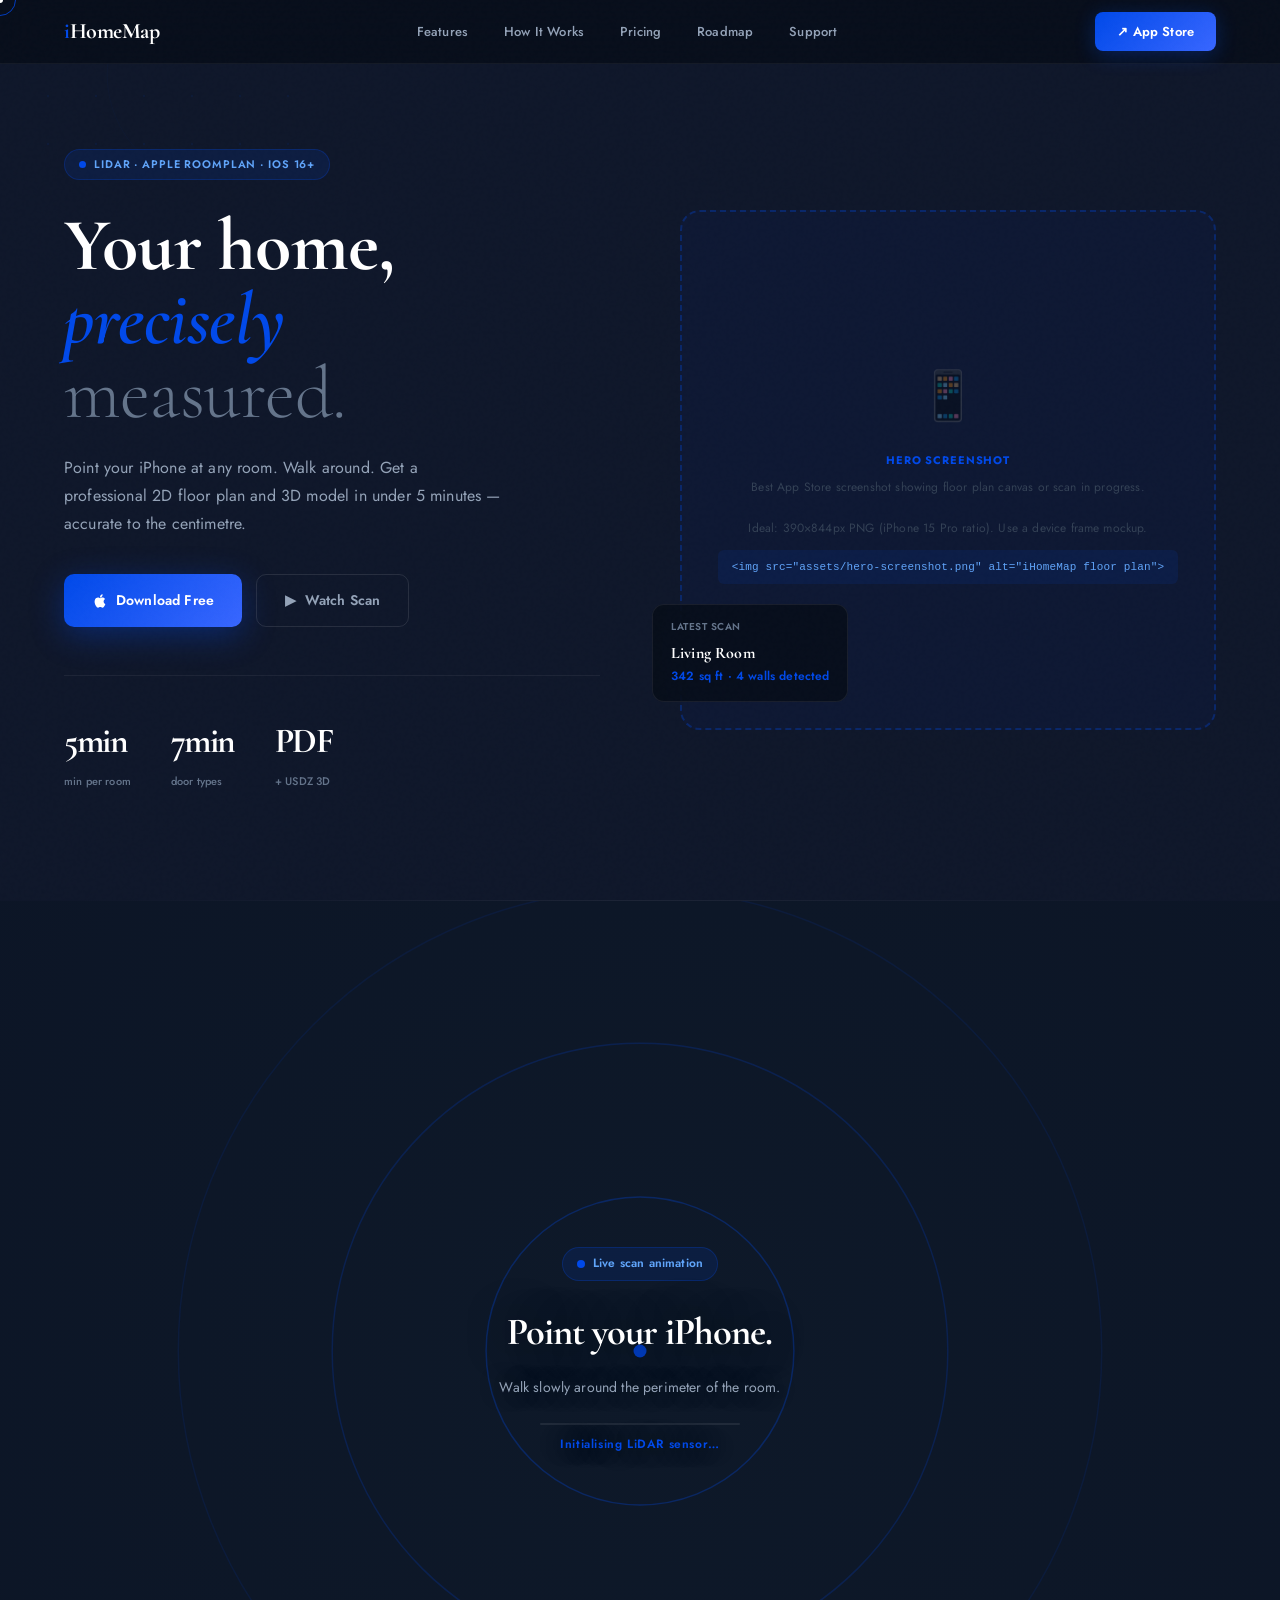
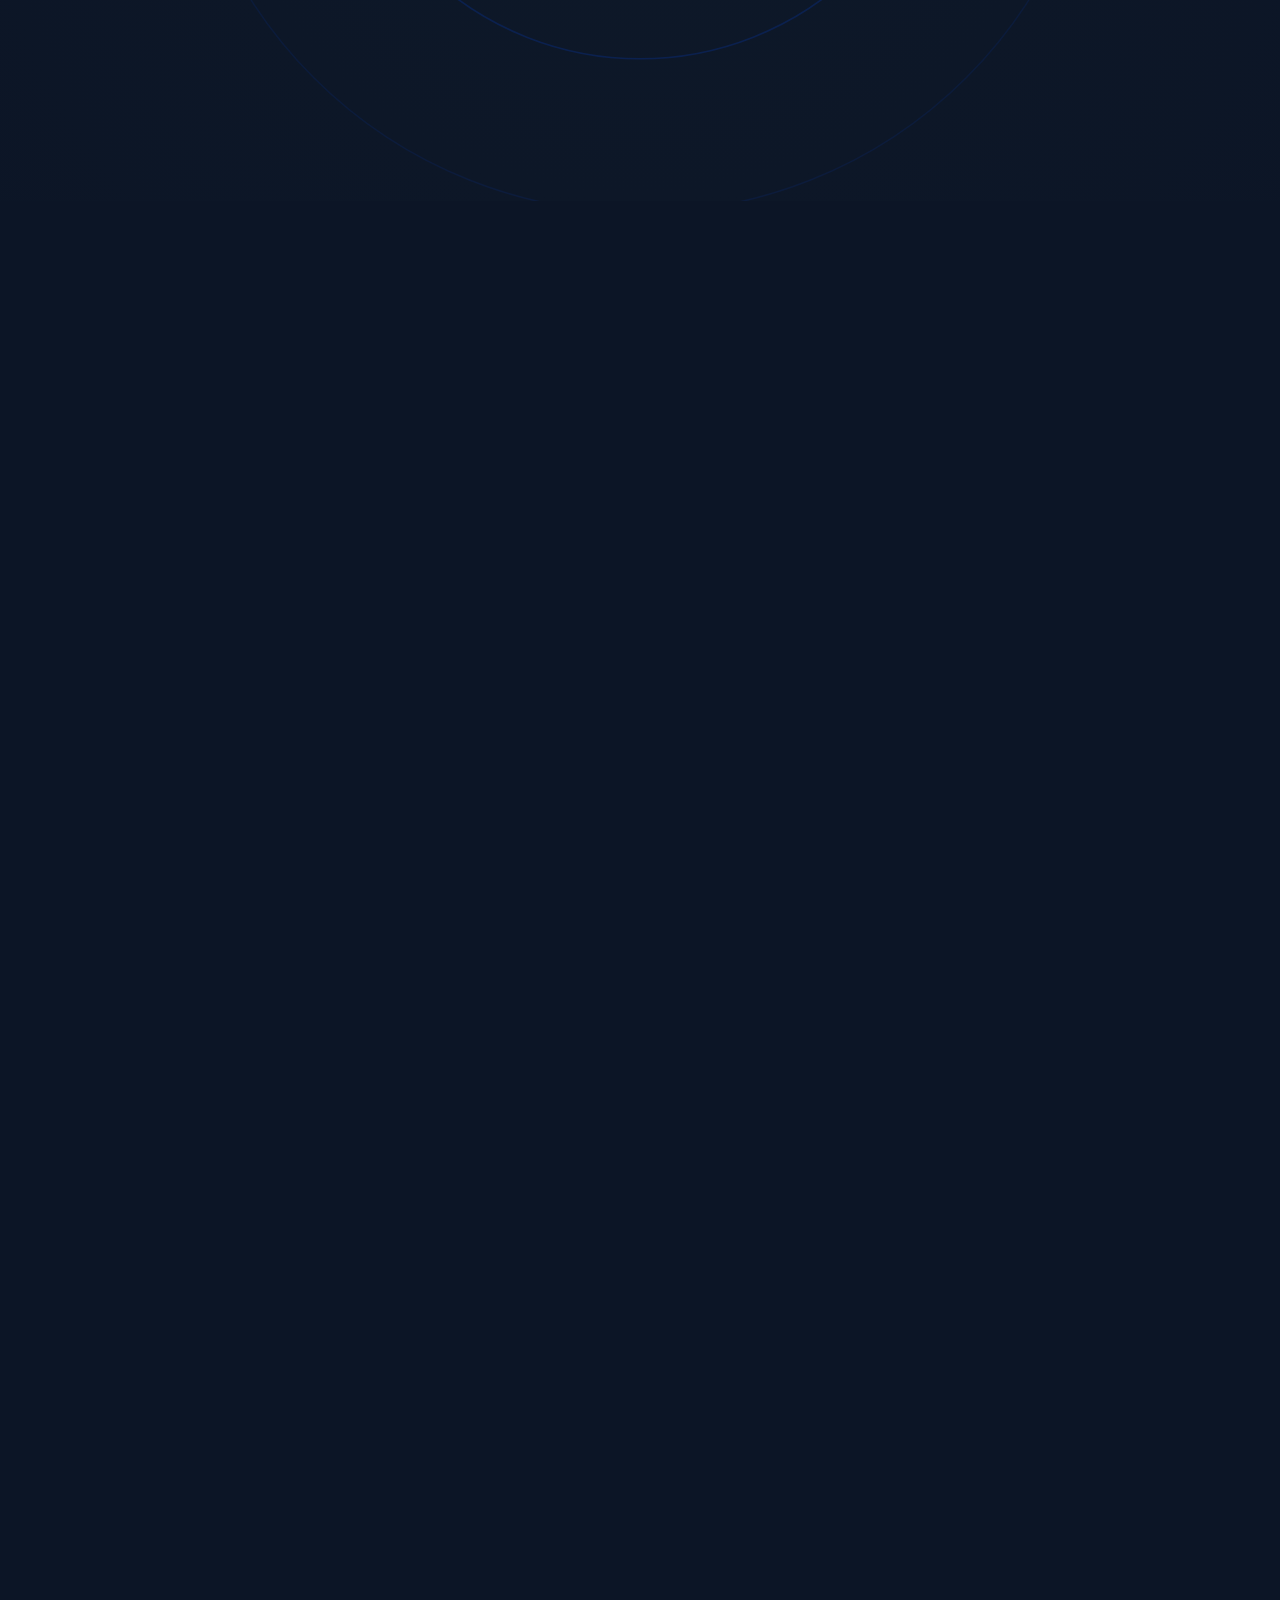
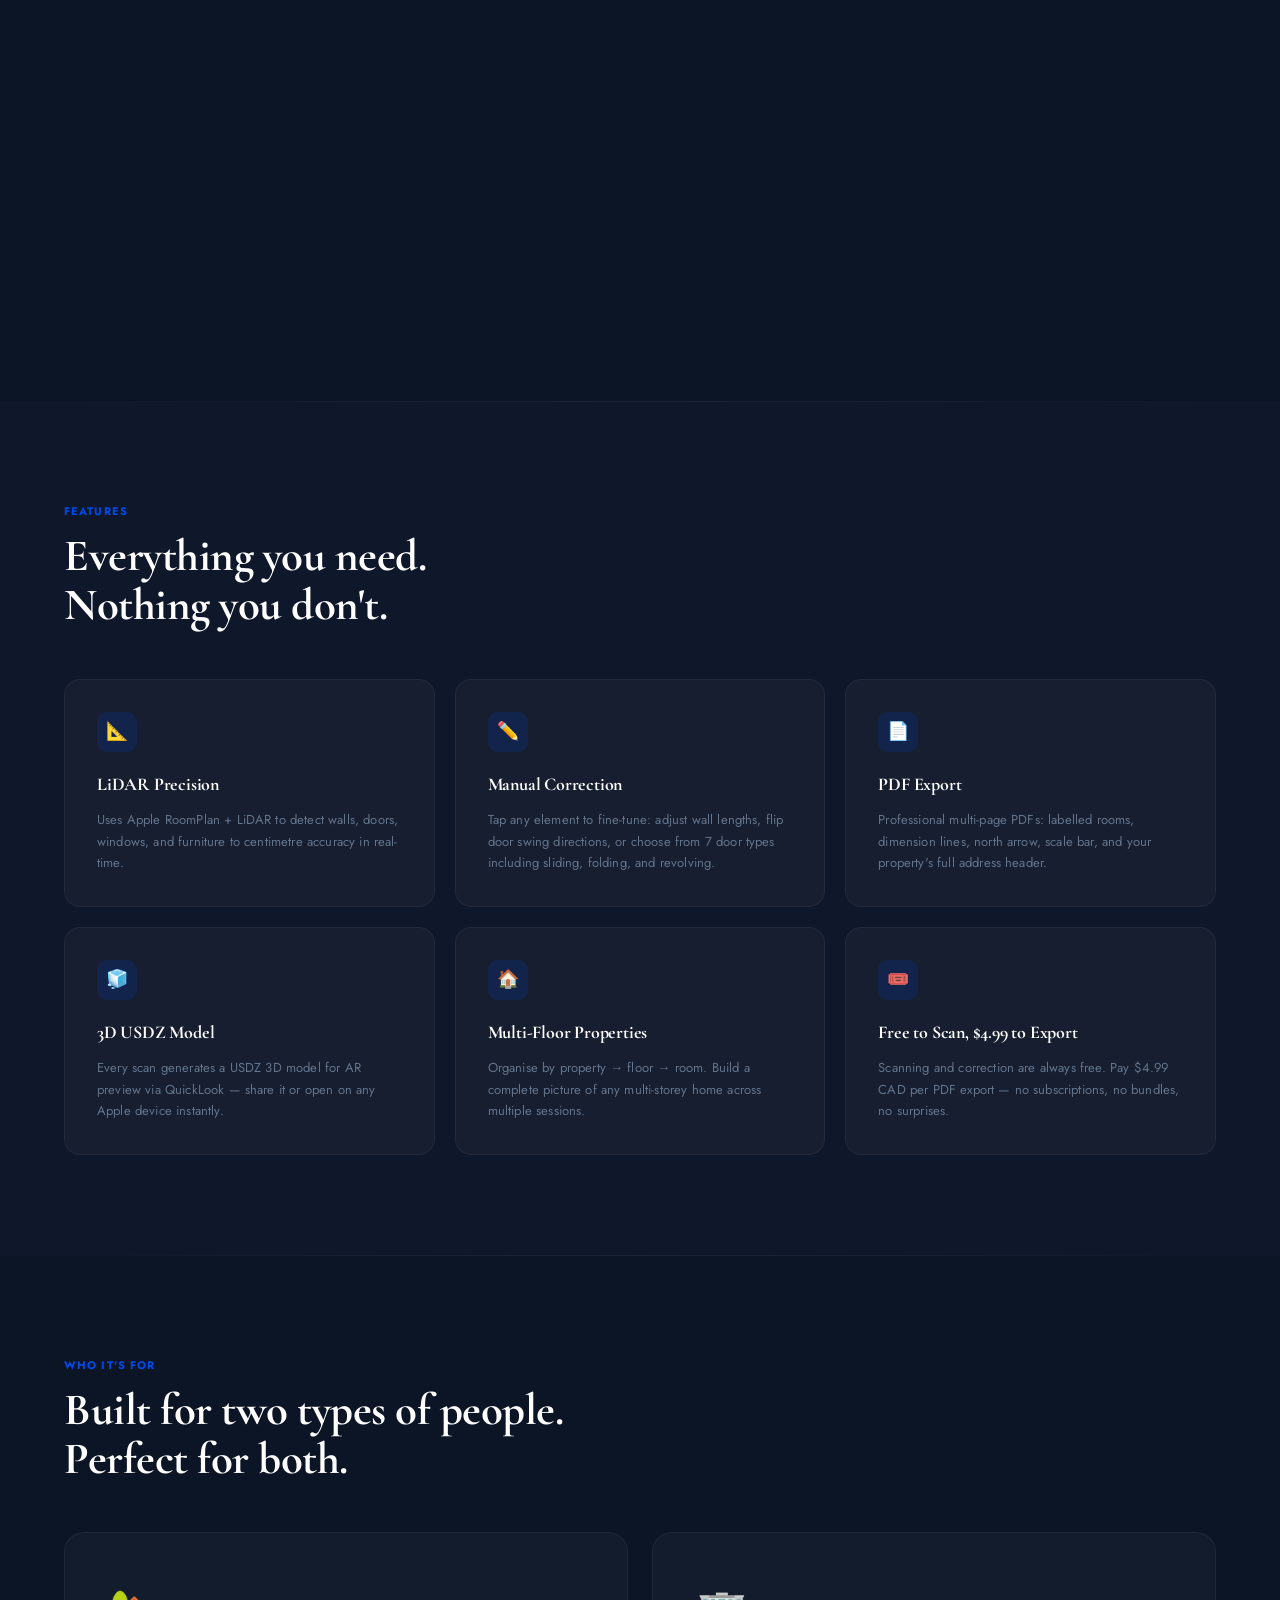
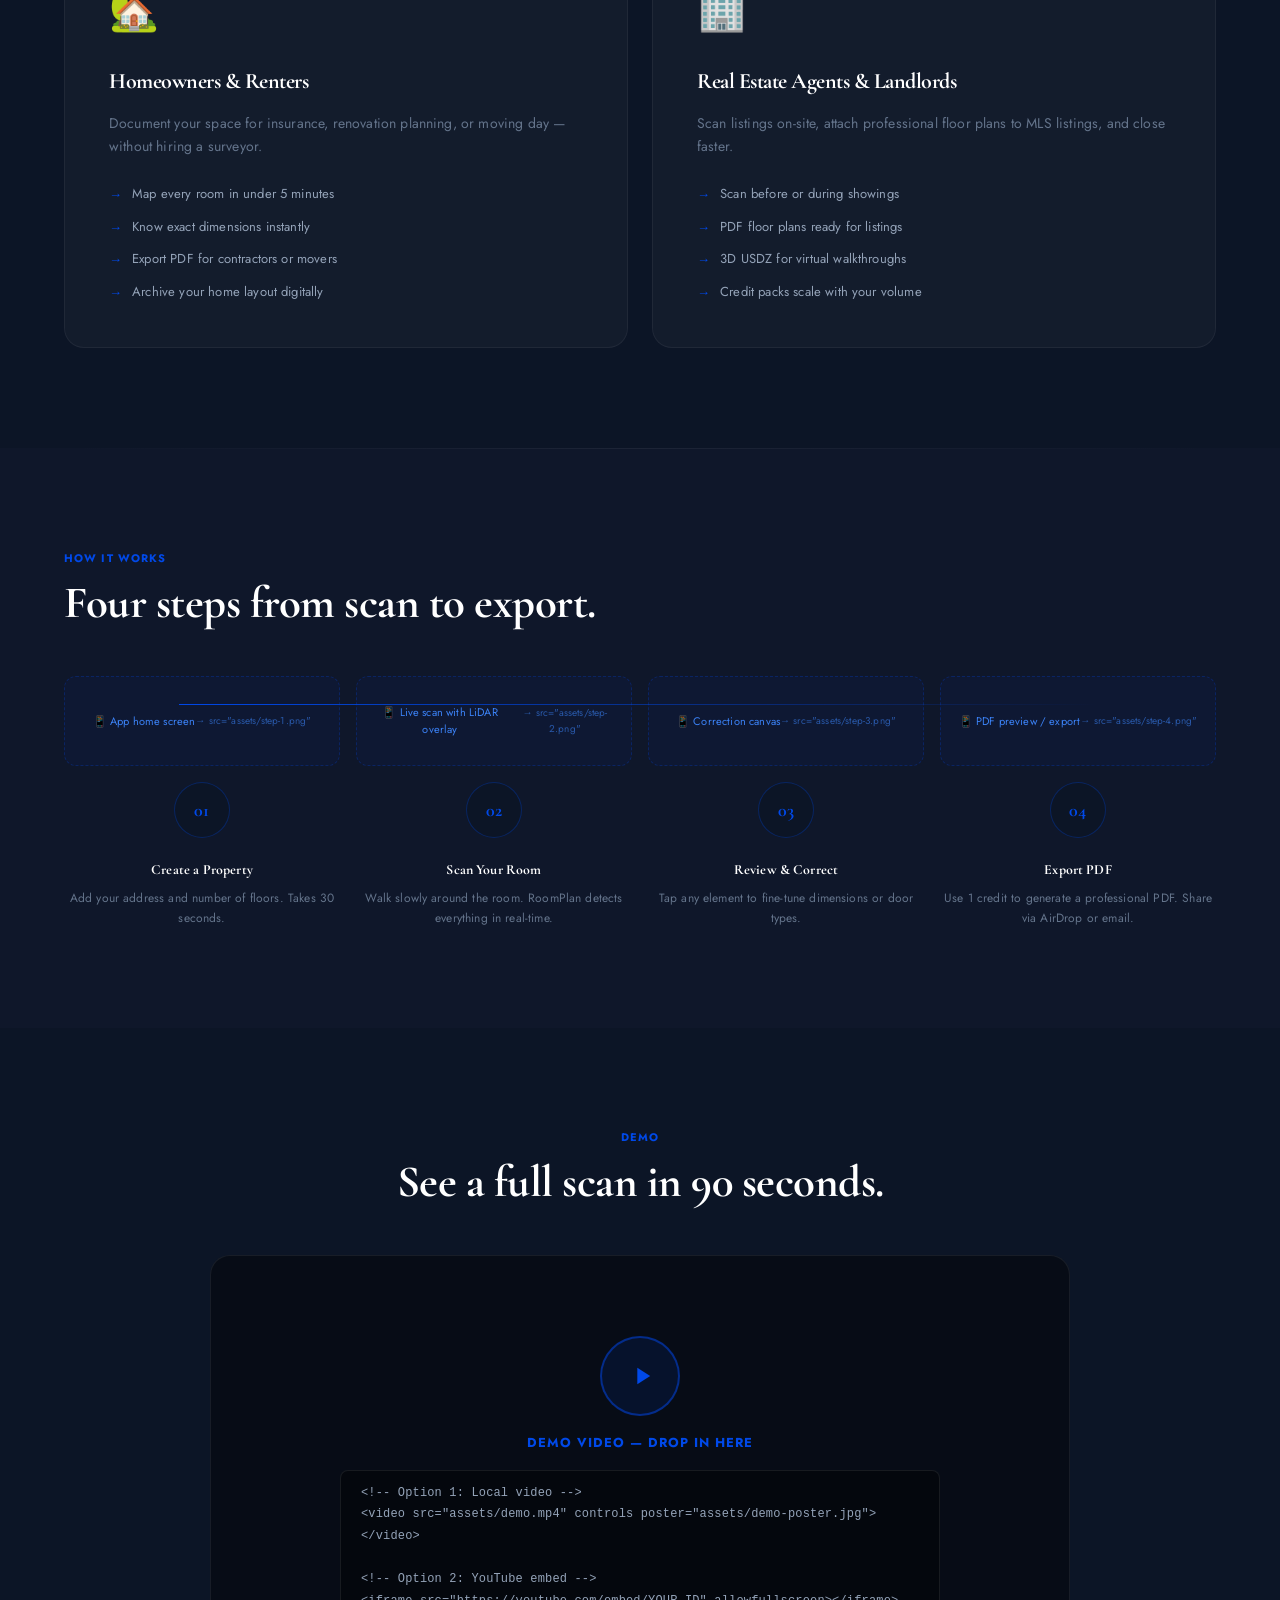
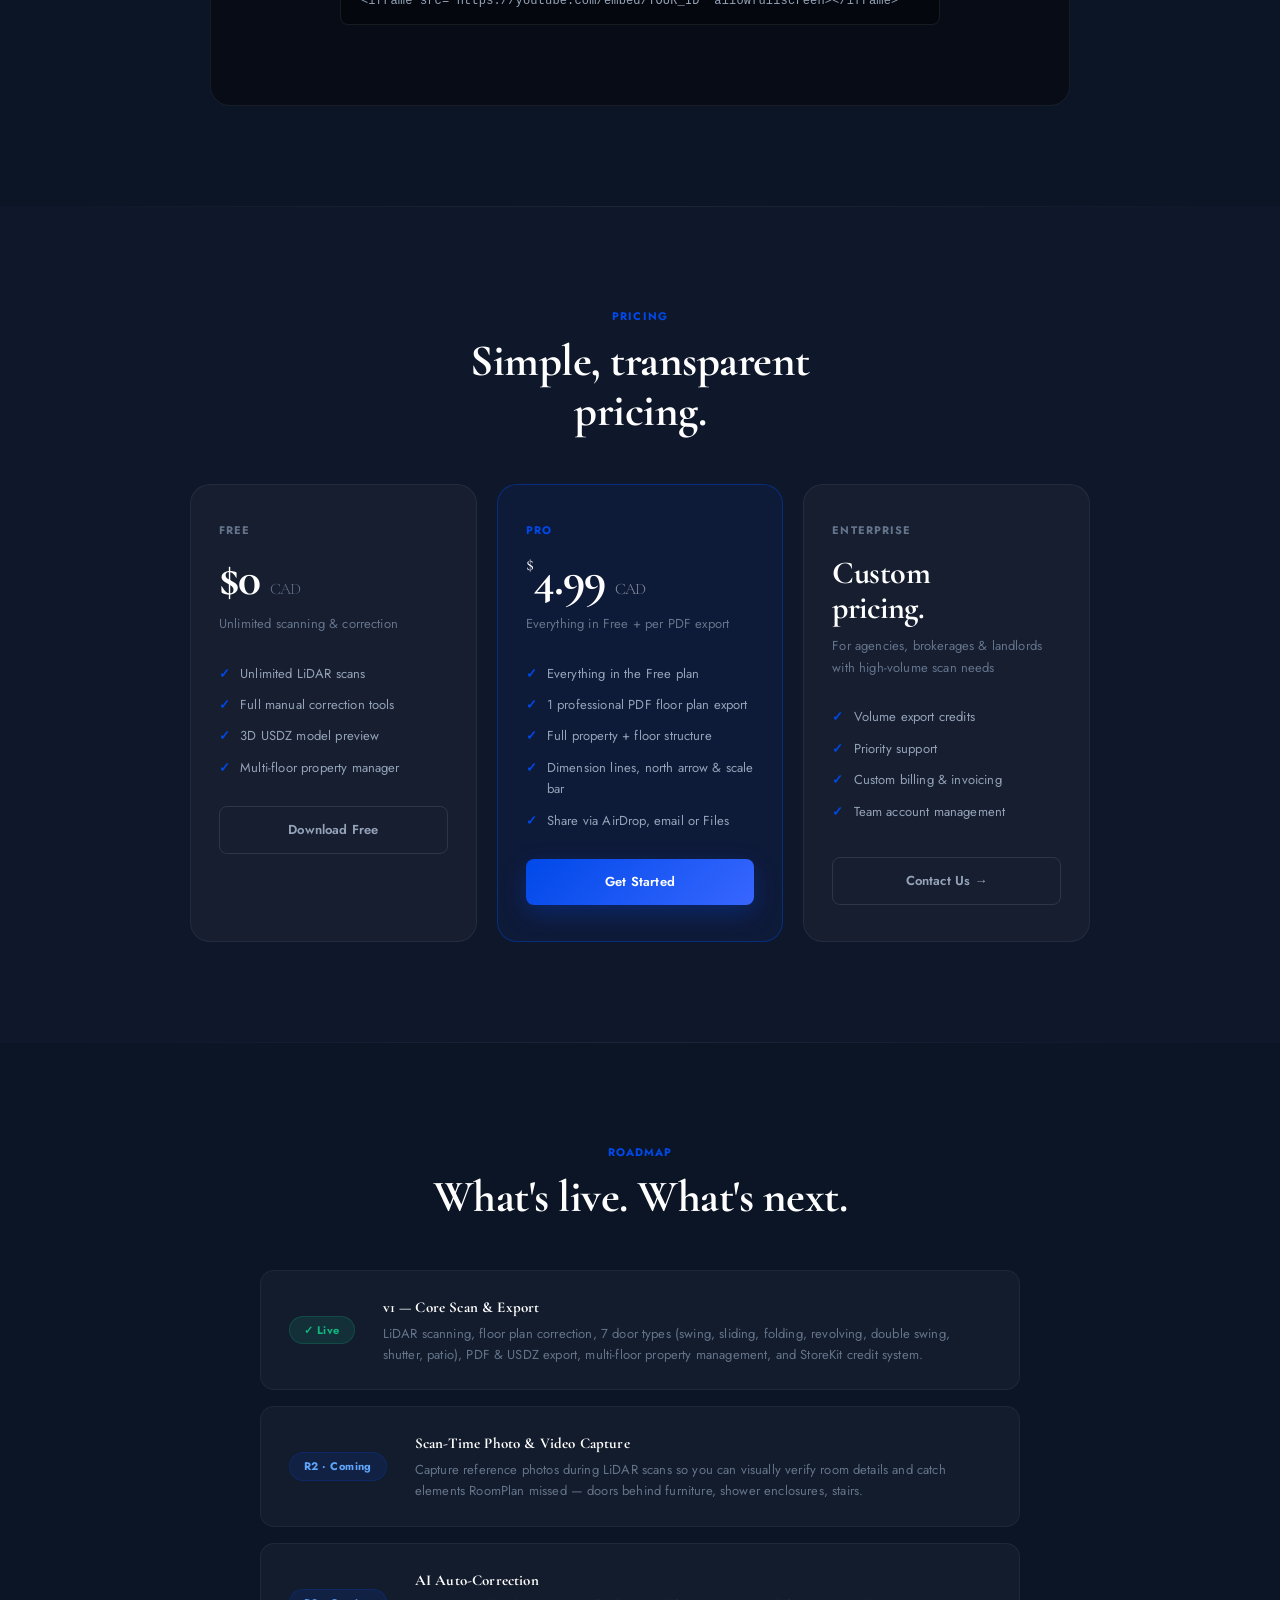
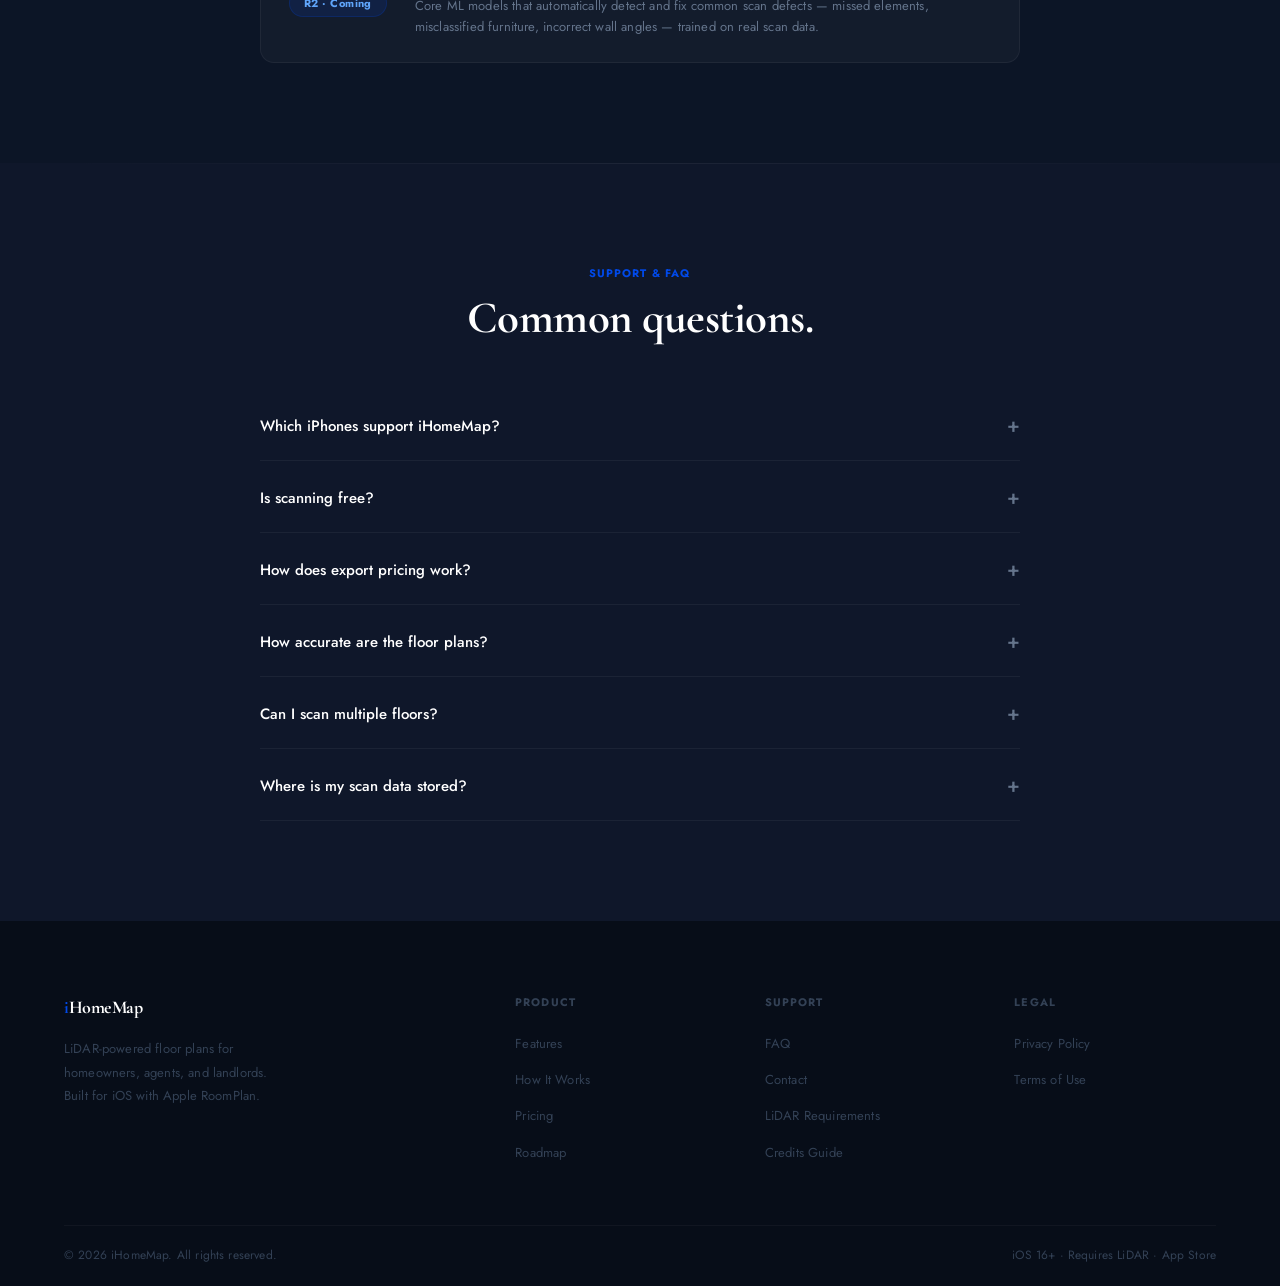
==== commit b04f18ab: "fix(index): point Download Free / Get Started CTAs to App Store Replace href="#" placeholders on the" ====
--- a/index.html
+++ b/index.html
@@ -41,7 +41,7 @@
       <h1 class="display">Your home,<br><span class="blue">precisely</span><br><span class="dim-word">measured.</span></h1>
       <p class="hero-sub">Point your iPhone at any room. Walk around. Get a professional 2D floor plan and 3D model in under 5 minutes — accurate to the centimetre.</p>
       <div class="hero-ctas">
-        <a class="btn btn-p" href="#">
+        <a class="btn btn-p" href="https://apps.apple.com/ca/app/ihomemap/id6770341864">
           <svg width="16" height="16" viewBox="0 0 24 24" fill="white"><path d="M18.71 19.5c-.83 1.24-1.71 2.45-3.05 2.47-1.34.03-1.77-.79-3.29-.79-1.53 0-2 .77-3.27.82-1.31.05-2.3-1.32-3.14-2.53C4.25 17 2.94 12.45 4.7 9.39c.87-1.52 2.43-2.48 4.12-2.51 1.28-.02 2.5.87 3.29.87.78 0 2.26-1.07 3.8-.91.65.03 2.47.26 3.64 1.98-.09.06-2.17 1.28-2.15 3.81.03 3.02 2.65 4.03 2.68 4.04-.03.07-.42 1.44-1.38 2.83M13 3.5c.73-.83 1.94-1.46 2.94-1.5.13 1.17-.34 2.35-1.04 3.19-.69.85-1.83 1.51-2.95 1.42-.15-1.15.41-2.35 1.05-3.11z"/></svg>
           Download Free
         </a>
@@ -234,7 +234,7 @@
           <li>3D USDZ model preview</li>
           <li>Multi-floor property manager</li>
         </ul>
-        <a href="#" class="p-cta">Download Free</a>
+        <a href="https://apps.apple.com/ca/app/ihomemap/id6770341864" class="p-cta">Download Free</a>
       </div>
       <div class="p-card featured">
         <div class="p-tier">Pro</div>
@@ -247,7 +247,7 @@
           <li>Dimension lines, north arrow &amp; scale bar</li>
           <li>Share via AirDrop, email or Files</li>
         </ul>
-        <a href="#" class="p-cta">Get Started</a>
+        <a href="https://apps.apple.com/ca/app/ihomemap/id6770341864" class="p-cta">Get Started</a>
       </div>
       <div class="p-card" style="display:flex;flex-direction:column;justify-content:space-between">
         <div>
